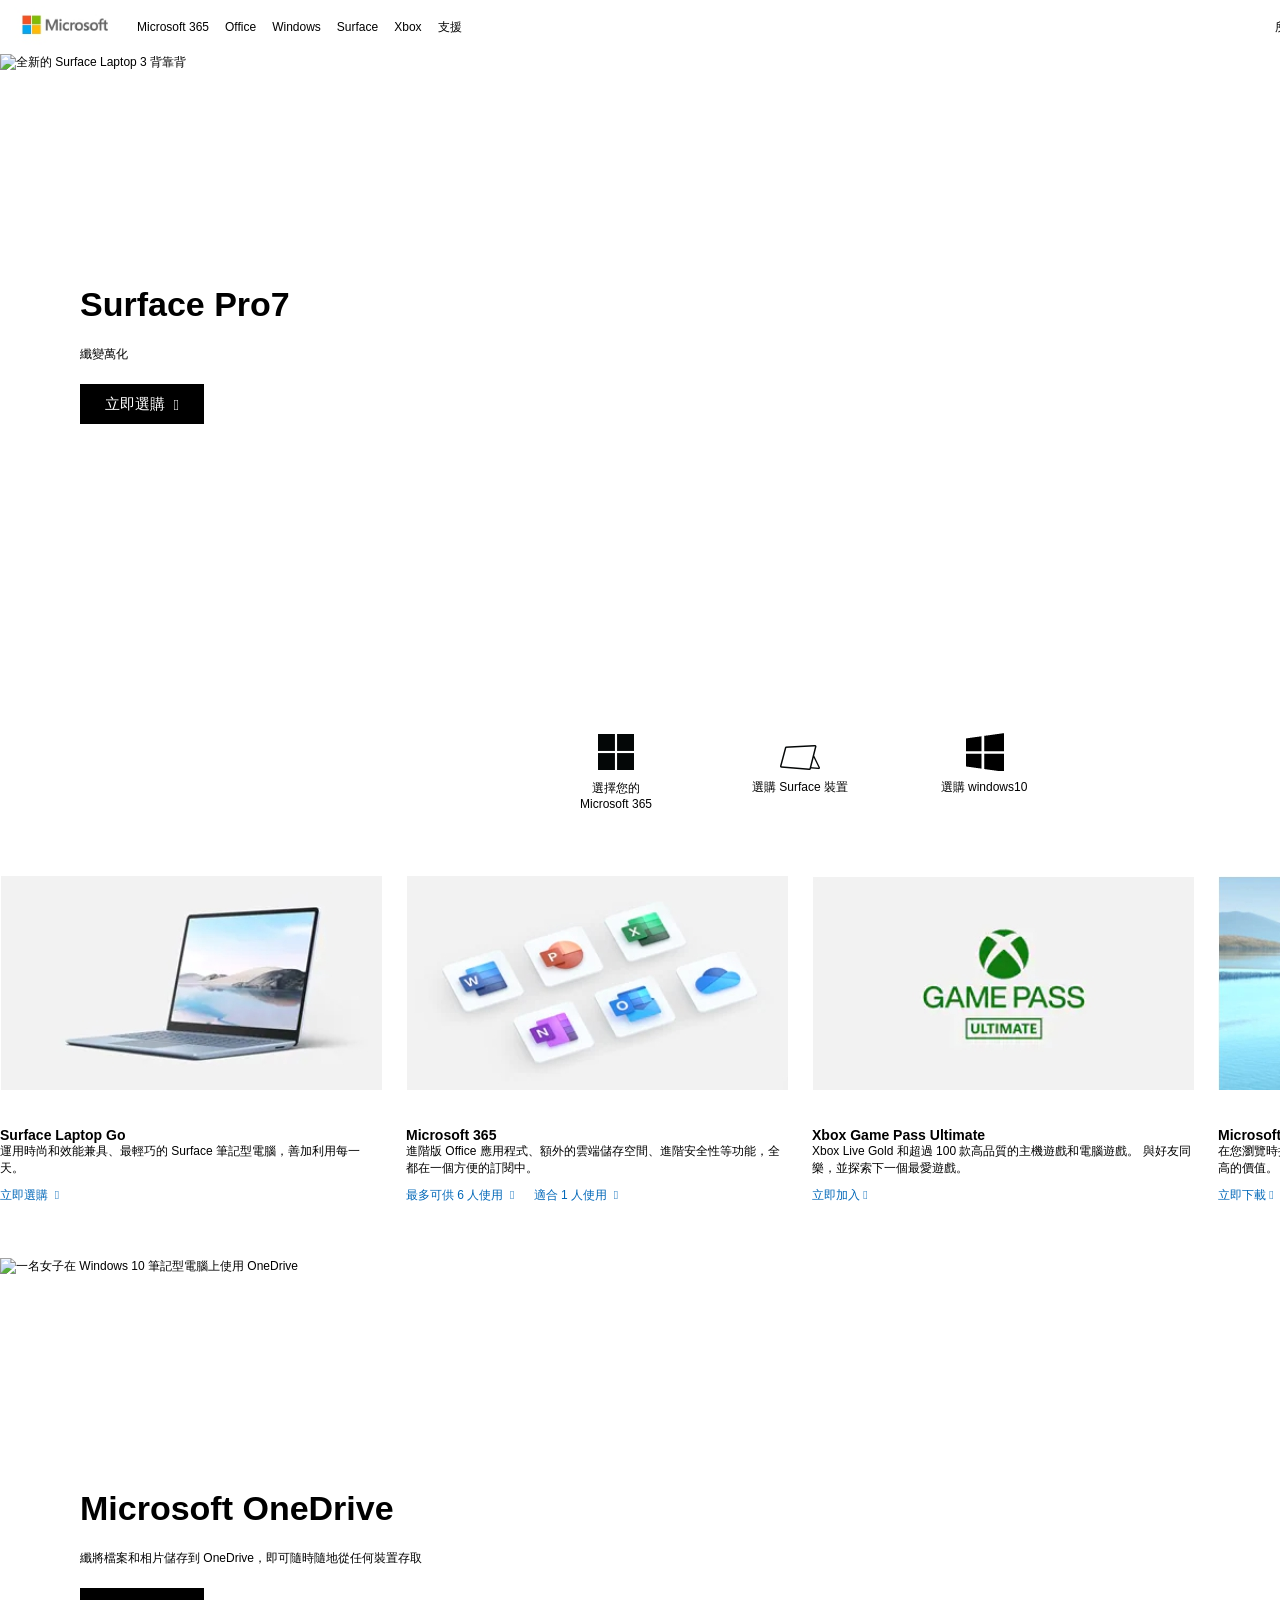
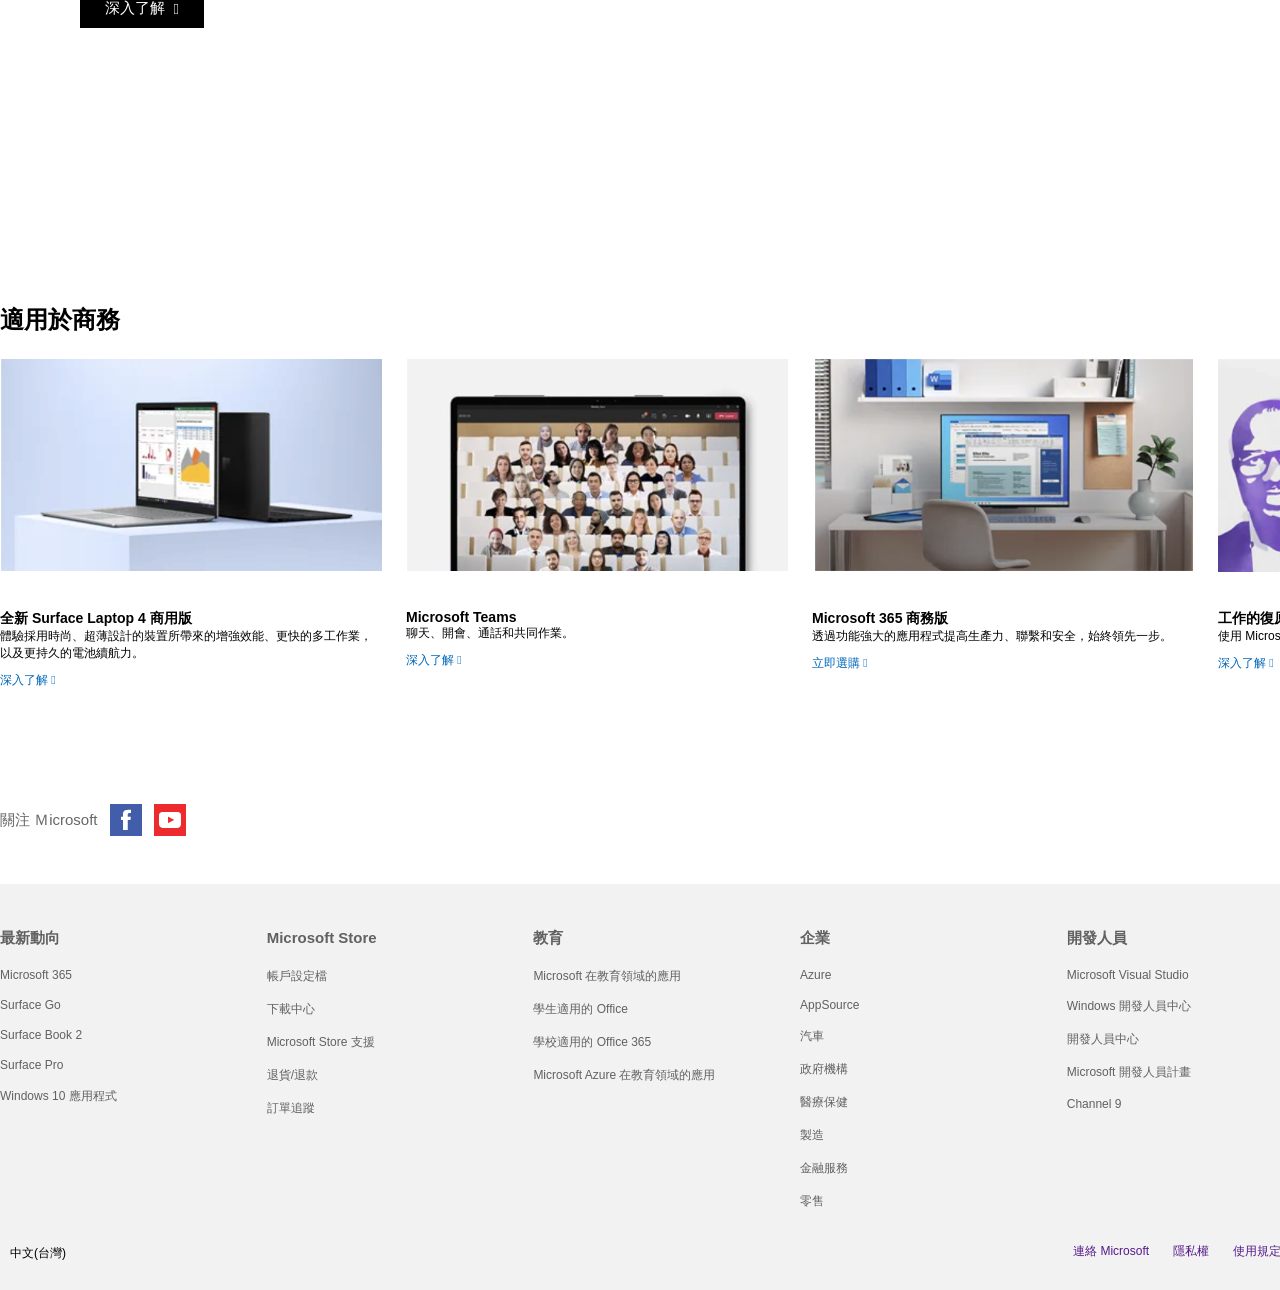
==== microsoft.html @ 1736b904 "0414/1920ok 1920ok" ====
<!DOCTYPE html>
<html lang="en">

<head>
    <meta charset="UTF-8">
    <meta http-equiv="X-UA-Compatible" content="IE=edge">
    <meta name="viewport" content="width=device-width, initial-scale=1.0">
    <link href="//netdna.bootstrapcdn.com/font-awesome/4.1.0/css/font-awesome.min.css" rel="stylesheet">
    <link rel="apple-touch-icon" sizes="180x180" href="./favicon_io/apple-touch-icon.png">
    <link rel="icon" type="image/png" sizes="32x32" href="./favicon_io/favicon-32x32.png">
    <link rel="icon" type="image/png" sizes="16x16" href="./favicon_io/favicon-16x16.png">
    <link rel="manifest" href="./favicon_io/site.webmanifest">
    <title>
        Microsoft - 官方首頁</title>
    <link rel="stylesheet" href="./css/microsoft.css">
    <script src="https://kit.fontawesome.com/e4c230dbd4.js" crossorigin="anonymous"></script>
</head>

<body>
    <nav>
        <div class="container">
            <div class="nav-frame">
                <div class="nav-left">
                    <a href="" class="style logo"></a>
                    <a href="" class="style microsoft365">Microsoft 365</a>
                    <a href="" class="style office">Office</a>
                    <a href="" class="style windows">Windows</a>
                    <a href="" class="style surface">Surface</a>
                    <a href="" class="style xbox">Xbox</a>
                    <a href="" class="style support">支援</a>

                </div>
                <div class="nav-right">
                    <a href="" class="all-microsoft">所有 Microsoft</a>
                    <a href="" class="down-arrow"></a>
                    <a href="" class="search">搜尋</a>
                    <a href="" class="search-icon"></a>
                    <a href="" class="shopping-cart">購物車</a>
                    <a href="" class="cart-icon"></a>
                    <a href="" class="account">登入</a>
                    <a href="" class="login-icon"></a>
                </div>
            </div>

        </div>
    </nav>
    <main>
        <div class="container">
            <div class="bannerA">
                <picture>
                    <source
                        data-srcset="https://img-prod-cms-rt-microsoft-com.akamaized.net/cms/api/am/imageFileData/RE3NYMo?ver=d72d&amp;q=0&amp;m=8&amp;h=303&amp;w=539&amp;b=%23FFFFFFFF&amp;l=f&amp;x=985&amp;y=249&amp;s=1135&amp;d=638&amp;aim=true"
                        media="(max-width:539px)"
                        srcset="https://img-prod-cms-rt-microsoft-com.akamaized.net/cms/api/am/imageFileData/RE3NYMo?ver=d72d&amp;q=0&amp;m=8&amp;h=303&amp;w=539&amp;b=%23FFFFFFFF&amp;l=f&amp;x=985&amp;y=249&amp;s=1135&amp;d=638&amp;aim=true">
                    <source
                        data-srcset="https://img-prod-cms-rt-microsoft-com.akamaized.net/cms/api/am/imageFileData/RE3NYMo?ver=d72d&amp;q=0&amp;m=8&amp;h=431&amp;w=767&amp;b=%23FFFFFFFF&amp;l=f&amp;x=972&amp;y=238&amp;s=1148&amp;d=645&amp;aim=true"
                        media="(min-width:540px) and (max-width:767px)"
                        srcset="https://img-prod-cms-rt-microsoft-com.akamaized.net/cms/api/am/imageFileData/RE3NYMo?ver=d72d&amp;q=0&amp;m=8&amp;h=431&amp;w=767&amp;b=%23FFFFFFFF&amp;l=f&amp;x=972&amp;y=238&amp;s=1148&amp;d=645&amp;aim=true">
                    <source
                        data-srcset="https://img-prod-cms-rt-microsoft-com.akamaized.net/cms/api/am/imageFileData/RE3NYMo?ver=d72d&amp;q=0&amp;m=8&amp;h=609&amp;w=1083&amp;b=%23FFFFFFFF&amp;l=f&amp;x=260&amp;y=66&amp;s=1860&amp;d=1046&amp;aim=true"
                        media="(min-width:768px) and (max-width:1083px)"
                        srcset="https://img-prod-cms-rt-microsoft-com.akamaized.net/cms/api/am/imageFileData/RE3NYMo?ver=d72d&amp;q=0&amp;m=8&amp;h=609&amp;w=1083&amp;b=%23FFFFFFFF&amp;l=f&amp;x=260&amp;y=66&amp;s=1860&amp;d=1046&amp;aim=true">
                    <source
                        data-srcset="https://img-prod-cms-rt-microsoft-com.akamaized.net/cms/api/am/imageFileData/RE3NYMo?ver=d72d&amp;q=0&amp;m=8&amp;h=472&amp;w=1259&amp;b=%23FFFFFFFF&amp;l=f&amp;x=0&amp;y=183&amp;s=2120&amp;d=795&amp;aim=true"
                        media="(min-width:1084px) and (max-width:1399px)"
                        srcset="https://img-prod-cms-rt-microsoft-com.akamaized.net/cms/api/am/imageFileData/RE3NYMo?ver=d72d&amp;q=0&amp;m=8&amp;h=472&amp;w=1259&amp;b=%23FFFFFFFF&amp;l=f&amp;x=0&amp;y=183&amp;s=2120&amp;d=795&amp;aim=true">
                    <source
                        data-srcset="https://img-prod-cms-rt-microsoft-com.akamaized.net/cms/api/am/imageFileData/RE3NYMo?ver=d72d&amp;q=0&amp;m=8&amp;h=600&amp;w=1600&amp;b=%23FFFFFFFF&amp;l=f&amp;x=0&amp;y=176&amp;s=2120&amp;d=795&amp;aim=true"
                        media="(min-width:1400px) and (max-width:1778px)"
                        srcset="https://img-prod-cms-rt-microsoft-com.akamaized.net/cms/api/am/imageFileData/RE3NYMo?ver=d72d&amp;q=0&amp;m=8&amp;h=600&amp;w=1600&amp;b=%23FFFFFFFF&amp;l=f&amp;x=0&amp;y=176&amp;s=2120&amp;d=795&amp;aim=true">
                    <source
                        data-srcset="https://img-prod-cms-rt-microsoft-com.akamaized.net/cms/api/am/imageFileData/RE3NYMo?ver=d72d&amp;q=0&amp;m=8&amp;h=600&amp;w=1600&amp;b=%23FFFFFFFF&amp;l=f&amp;x=0&amp;y=176&amp;s=2120&amp;d=795&amp;aim=true"
                        srcset="https://img-prod-cms-rt-microsoft-com.akamaized.net/cms/api/am/imageFileData/RE3NYMo?ver=d72d&amp;q=0&amp;m=8&amp;h=600&amp;w=1600&amp;b=%23FFFFFFFF&amp;l=f&amp;x=0&amp;y=176&amp;s=2120&amp;d=795&amp;aim=true">
                    <img class="slider lazypreload lazyloaded" alt="全新的 Surface Laptop 3 背靠背"
                        src="https://img-prod-cms-rt-microsoft-com.akamaized.net/cms/api/am/imageFileData/RE3NYMo?ver=d72d&amp;q=0&amp;m=8&amp;h=600&amp;w=1600&amp;b=%23FFFFFFFF&amp;l=f&amp;x=0&amp;y=176&amp;s=2120&amp;d=795&amp;aim=true"
                        data-src="https://img-prod-cms-rt-microsoft-com.akamaized.net/cms/api/am/imageFileData/RE3NYMo?ver=d72d&amp;q=0&amp;m=8&amp;h=600&amp;w=1600&amp;b=%23FFFFFFFF&amp;l=f&amp;x=0&amp;y=176&amp;s=2120&amp;d=795&amp;aim=true">
                </picture>
                <div id="fake-bannerA" class="bannerA ">
                    <div class="left-img arrow-style"></div>
                    <div class="right-img arrow-style"></div>
                    <div class="container-percent">
                        <div class="text-group">
                            <div class="text-title">
                                <span>Surface Pro7</span>
                            </div>
                            <div class="text-contant">
                                纖變萬化
                            </div>
                            <a class="shopping-frame">
                                <div class="buy-rightnow link-animation-right"><span>立即選購&nbsp&nbsp</span></div>

                                <i class="fas fa-chevron-right buy-right-arrow link-animation-left"></i>
                            </a>
                        </div>
                    </div>
                </div>
            </div>

            <div class="shopping-link-frame">
                <div class="choose365">
                    <div class="img365"></div>
                    <div class="text365">
                        <span>選擇您的<br>Microsoft 365</span>
                    </div>
                </div>
                <div class="choose-surface">
                    <div class="img-surface"></div>
                    <div class="text-surface">
                        <span>選購 Surface 裝置</span>
                    </div>
                </div>
                <div class="choose-windows10">
                    <div class="img-windows10"></div>
                    <div class="text-windows10">
                        <span>選購 windows10</span>
                    </div>
                </div>
            </div>

            <div class="cardA">
                <div class="card">
                    <div class="card-img1"></div>
                    <div class="card-text-frame">
                        <h3>Surface Laptop Go</h3>
                        <p>運用時尚和效能兼具、最輕巧的 Surface 筆記型電腦，善加利用每一天。</p>
                        <div class="a-frame">
                            <a href="">
                                <span class="link-animation-right">立即選購&nbsp</span>
                                <i class="fas fa-chevron-right link-animation-left"></i>
                            </a>
                        </div>

                    </div>
                </div>
                <div class="card">
                    <div class="card-img2"></div>
                    <div class="card-text-frame">
                        <h3>Microsoft 365</h3>
                        <p>進階版 Office 應用程式、額外的雲端儲存空間、進階安全性等功能，全都在一個方便的訂閱中。</p>
                        <div class="card-link-frame">
                            <a href="">
                                <span class="link-animation-right">最多可供&nbsp6&nbsp人使用&nbsp</span>
                                <i class="fas fa-chevron-right link-animation-left"></i>
                            </a>
                            <a href="">
                                <span class="link-animation-right">適合&nbsp1&nbsp人使用&nbsp</span>
                                <i class="fas fa-chevron-right link-animation-left"></i>
                            </a>
                        </div>

                    </div>
                </div>
                <div class="card">
                    <div class="card-img3"></div>
                    <div class="card-text-frame">
                        <h3>Xbox Game Pass Ultimate</h3>
                        <p>Xbox Live Gold 和超過 100 款高品質的主機遊戲和電腦遊戲。 與好友同樂，並探索下一個最愛遊戲。</p>
                        <div class="a-frame">
                            <a href="">
                                <span class="link-animation-right">立即加入</span>
                                <i class="fas fa-chevron-right link-animation-left"></i>
                            </a>
                        </div>

                    </div>
                </div>
                <div class="card">
                    <div class="card-img4"></div>
                    <div class="card-text-frame">
                        <h3>Microsoft Edge</h3>
                        <p>在您瀏覽時提供世界級的效能，以及更多的隱私、更充足的生產力與更高的價值。</p>
                        <div class="a-frame">
                            <a href="">
                                <span class="link-animation-right">立即下載</span>
                                <i class="fas fa-chevron-right link-animation-left"></i>
                            </a>
                        </div>
                    </div>
                </div>
            </div>
            <div class="bannerB">
                <picture>
                    <source
                        data-srcset="https://img-prod-cms-rt-microsoft-com.akamaized.net/cms/api/am/imageFileData/RE3hFDE?ver=e113&amp;q=0&amp;m=8&amp;h=303&amp;w=539&amp;b=%23FFFFFFFF&amp;l=f&amp;x=504&amp;y=148&amp;s=1616&amp;d=908&amp;aim=true"
                        media="(max-width:539px)"
                        srcset="https://img-prod-cms-rt-microsoft-com.akamaized.net/cms/api/am/imageFileData/RE3hFDE?ver=e113&amp;q=0&amp;m=8&amp;h=303&amp;w=539&amp;b=%23FFFFFFFF&amp;l=f&amp;x=504&amp;y=148&amp;s=1616&amp;d=908&amp;aim=true">
                    <source
                        data-srcset="https://img-prod-cms-rt-microsoft-com.akamaized.net/cms/api/am/imageFileData/RE3hFDE?ver=e113&amp;q=0&amp;m=8&amp;h=431&amp;w=767&amp;b=%23FFFFFFFF&amp;l=f&amp;x=494&amp;y=172&amp;s=1626&amp;d=914&amp;aim=true"
                        media="(min-width:540px) and (max-width:767px)"
                        srcset="https://img-prod-cms-rt-microsoft-com.akamaized.net/cms/api/am/imageFileData/RE3hFDE?ver=e113&amp;q=0&amp;m=8&amp;h=431&amp;w=767&amp;b=%23FFFFFFFF&amp;l=f&amp;x=494&amp;y=172&amp;s=1626&amp;d=914&amp;aim=true">
                    <source
                        data-srcset="https://img-prod-cms-rt-microsoft-com.akamaized.net/cms/api/am/imageFileData/RE3hFDE?ver=e113&amp;q=0&amp;m=8&amp;h=609&amp;w=1083&amp;b=%23FFFFFFFF&amp;l=f&amp;x=4&amp;y=0&amp;s=2116&amp;d=1190&amp;aim=true"
                        media="(min-width:768px) and (max-width:1083px)"
                        srcset="https://img-prod-cms-rt-microsoft-com.akamaized.net/cms/api/am/imageFileData/RE3hFDE?ver=e113&amp;q=0&amp;m=8&amp;h=609&amp;w=1083&amp;b=%23FFFFFFFF&amp;l=f&amp;x=4&amp;y=0&amp;s=2116&amp;d=1190&amp;aim=true">
                    <source
                        data-srcset="https://img-prod-cms-rt-microsoft-com.akamaized.net/cms/api/am/imageFileData/RE3hFDE?ver=e113&amp;q=0&amp;m=8&amp;h=472&amp;w=1259&amp;b=%23FFFFFFFF&amp;l=f&amp;x=0&amp;y=187&amp;s=2120&amp;d=795&amp;aim=true"
                        media="(min-width:1084px) and (max-width:1399px)"
                        srcset="https://img-prod-cms-rt-microsoft-com.akamaized.net/cms/api/am/imageFileData/RE3hFDE?ver=e113&amp;q=0&amp;m=8&amp;h=472&amp;w=1259&amp;b=%23FFFFFFFF&amp;l=f&amp;x=0&amp;y=187&amp;s=2120&amp;d=795&amp;aim=true">
                    <source
                        data-srcset="https://img-prod-cms-rt-microsoft-com.akamaized.net/cms/api/am/imageFileData/RE3hFDE?ver=e113&amp;q=0&amp;m=8&amp;h=600&amp;w=1600&amp;b=%23FFFFFFFF&amp;l=f&amp;x=0&amp;y=180&amp;s=2120&amp;d=795&amp;aim=true"
                        media="(min-width:1400px) and (max-width:1778px)"
                        srcset="https://img-prod-cms-rt-microsoft-com.akamaized.net/cms/api/am/imageFileData/RE3hFDE?ver=e113&amp;q=0&amp;m=8&amp;h=600&amp;w=1600&amp;b=%23FFFFFFFF&amp;l=f&amp;x=0&amp;y=180&amp;s=2120&amp;d=795&amp;aim=true">
                    <source
                        data-srcset="https://img-prod-cms-rt-microsoft-com.akamaized.net/cms/api/am/imageFileData/RE3hFDE?ver=e113&amp;q=0&amp;m=8&amp;h=600&amp;w=1600&amp;b=%23FFFFFFFF&amp;l=f&amp;x=0&amp;y=180&amp;s=2120&amp;d=795&amp;aim=true"
                        srcset="https://img-prod-cms-rt-microsoft-com.akamaized.net/cms/api/am/imageFileData/RE3hFDE?ver=e113&amp;q=0&amp;m=8&amp;h=600&amp;w=1600&amp;b=%23FFFFFFFF&amp;l=f&amp;x=0&amp;y=180&amp;s=2120&amp;d=795&amp;aim=true">
                    <img class="slider lazypreload lazyloaded" alt="一名女子在 Windows 10 筆記型電腦上使用 OneDrive"
                        src="https://img-prod-cms-rt-microsoft-com.akamaized.net/cms/api/am/imageFileData/RE3hFDE?ver=e113&amp;q=0&amp;m=8&amp;h=600&amp;w=1600&amp;b=%23FFFFFFFF&amp;l=f&amp;x=0&amp;y=180&amp;s=2120&amp;d=795&amp;aim=true"
                        data-src="https://img-prod-cms-rt-microsoft-com.akamaized.net/cms/api/am/imageFileData/RE3hFDE?ver=e113&amp;q=0&amp;m=8&amp;h=600&amp;w=1600&amp;b=%23FFFFFFFF&amp;l=f&amp;x=0&amp;y=180&amp;s=2120&amp;d=795&amp;aim=true">
                </picture>
                <div id="fake-bannerA" class="bannerA ">
                    <div class="container-percent">
                        <div class="text-group">
                            <div class="text-title">
                                <span>Microsoft OneDrive</span>
                            </div>
                            <div class="text-contant">
                                纖將檔案和相片儲存到 OneDrive，即可隨時隨地從任何裝置存取
                            </div>
                            <a class="shopping-frame">
                                <div class="buy-rightnow link-animation-right"><span>深入了解&nbsp&nbsp</span></div>

                                <i class="fas fa-chevron-right buy-right-arrow link-animation-left"></i>
                            </a>
                        </div>
                    </div>
                </div>
            </div>
            <div class="cardB-title">
                <h2>適用於商務</h2>
            </div>
            <div class="cardB">
                <div class="card">
                    <div class="card-img1"></div>
                    <div class="card-text-frame">
                        <h3>全新 Surface Laptop 4 商用版</h3>
                        <p>體驗採用時尚、超薄設計的裝置所帶來的增強效能、更快的多工作業，以及更持久的電池續航力。</p>
                        <div class="a-frame">
                            <a href="">
                                <span class="link-animation-right">深入了解</span>
                                <i class="fas fa-chevron-right link-animation-left"></i>
                            </a>
                        </div>

                    </div>
                </div>
                <div class="card">
                    <div class="card-img2"></div>
                    <div class="card-text-frame">
                        <h3>Microsoft Teams</h3>
                        <p>聊天、開會、通話和共同作業。</p>
                        <div class="card-link-frame">
                            <a href="">
                                <span class="link-animation-right">深入了解</span>
                                <i class="fas fa-chevron-right link-animation-left"></i>
                            </a>

                        </div>

                    </div>
                </div>
                <div class="card">
                    <div class="card-img3"></div>
                    <div class="card-text-frame">
                        <h3>Microsoft 365 商務版</h3>
                        <p>透過功能強大的應用程式提高生產力、聯繫和安全，始終領先一步。</p>
                        <div class="a-frame">
                            <a href="">
                                <span class="link-animation-right">立即選購</span>
                                <i class="fas fa-chevron-right link-animation-left"></i>
                            </a>
                        </div>
                    </div>
                </div>
                <div class="card">
                    <div class="card-img4"></div>
                    <div class="card-text-frame">
                        <h3>工作的復原力</h3>
                        <p>使用 Microsoft Teams，團隊無論身在何處都能保持聯繫。</p>
                        <div class="a-frame">
                            <a href="">
                                <span class="link-animation-right">深入了解</span>
                                <i class="fas fa-chevron-right link-animation-left"></i>
                            </a>
                        </div>
                    </div>
                </div>
            </div>
            <div class="social-media-link">
                <div class="text-media">
                    <span>關注 Ｍicrosoft</span>
                </div>
                <a target="_block" href="https://www.facebook.com/MicrosoftTaiwan/" class="fb-link bg-black">
                    <div class="mask"></div>
                </a>
                <a target="_block" href="https://www.youtube.com/channel/UCJ7fWhIfKrzQ6j7IuI_O1MA"
                    class="yt-link bg-black">
                    <div class="mask"></div>
                </a>
            </div>
        </div>

    </main>
    <footer>
        <div class="container">
            <div class="footer-frame">
                <div class="footer-style">
                    <ul>
                        <li class="footer-text-title">最新動向</li>
                        <li><a>Microsoft 365</a></li>
                        <li><a>Surface Go</a></li>
                        <li><a>Surface Book 2</a></li>
                        <li><a>Surface Pro</a></li>
                        <li><a>Windows 10 應用程式</a></li>
                    </ul>
                </div>
                <div class="footer-style">
                    <ul>
                        <li class="footer-text-title">Microsoft Store</li>
                        <li><a>帳戶設定檔</a></li>
                        <li><a>下載中心</a></li>
                        <li><a>Microsoft Store 支援</a></li>
                        <li><a>退貨/退款</a></li>
                        <li><a>訂單追蹤</a></li>
                    </ul>
                </div>
                <div class="footer-style">
                    <ul>
                        <li class="footer-text-title">教育</li>
                        <li><a>Microsoft 在教育領域的應用</a></li>
                        <li><a>學生適用的 Office</a></li>
                        <li><a>學校適用的 Office 365</a></li>
                        <li><a>Microsoft Azure 在教育領域的應用</a></li>
                    </ul>
                </div>
                <div class="footer-style">
                    <ul>
                        <li class="footer-text-title">企業</li>
                        <li><a>Azure</a></li>
                        <li><a>AppSource</a></li>
                        <li><a>汽車</a></li>
                        <li><a>政府機構</a></li>
                        <li><a>醫療保健</a></li>
                        <li><a>製造</a></li>
                        <li><a>金融服務</a></li>
                        <li><a>零售</a></li>
                    </ul>
                </div>
                <div class="footer-style">
                    <ul>
                        <li class="footer-text-title">開發人員</li>
                        <li><a>Microsoft Visual Studio</a></li>
                        <li><a>Windows 開發人員中心</a></li>
                        <li><a>開發人員中心</a></li>
                        <li><a>Microsoft 開發人員計畫</a></li>
                        <li><a>Channel 9</a></li>
                    </ul>
                </div>
                <div class="footer-style">
                    <ul>
                        <li class="footer-text-title">公司</li>
                        <li><a>人才招募</a></li>
                        <li><a>公司新聞</a></li>
                        <li><a>Microsoft 隱私權</a></li>
                        <li><a>投資者</a></li>
                        <li><a>安全性</a></li>
                    </ul>
                </div>
            </div>
            <div class="footer-base">
                <a class="language">
                    <i class="fas fa-globe-asia earth-size"></i>
                    <span>中文(台灣)</span>
                </a>
                <ul>
                    <li><a href="">連絡 Microsoft</a>
                    </li>
                    <li><a href="">隱私權</a></li>
                    <li><a href="">使用規定</a></li>
                    <li><a href="">商標</a></li>
                    <li><a href="">有關我們的廣告訊息</a></li>
                    <li>© Microsoft 2021</li>
                </ul>
            </div>

        </div>

    </footer>
</body>

</html>
---- css/microsoft.css ----
@charset "UTF-8";
/* navBar */
/* banner */
/* footer */
* {
  -webkit-box-sizing: border-box;
          box-sizing: border-box;
}

body {
  margin: 0;
  font-size: 12px;
  font-family: 'Segoe UI', SegoeUI, 'Microsoft JhengHei', 微軟正黑體, "Helvetica Neue", Helvetica, Arial, sans-serif;
}

picture {
  width: 100%;
}

a {
  text-decoration: none;
  border: none;
}

li {
  list-style: none;
}

.container {
  width: 1600px;
  height: 100%;
  margin: auto;
}

h1, h2, p, h3 {
  margin: 0;
}

.link-animation-right {
  -webkit-transition: 0.5s;
  transition: 0.5s;
  position: relative;
  right: 0px;
}

.link-animation-left {
  -webkit-transition: 0.5s;
  transition: 0.5s;
  position: relative;
  left: 0px;
}

a:hover .link-animation-left {
  -webkit-transition: 0.5s;
  transition: 0.5s;
  position: relative;
  left: 5px;
}

.nav-frame {
  width: 100%;
  height: 54px;
  display: -webkit-box;
  display: -ms-flexbox;
  display: flex;
  -webkit-box-pack: justify;
      -ms-flex-pack: justify;
          justify-content: space-between;
}

.nav-frame a {
  color: black;
}

.nav-frame a:hover {
  text-decoration: underline;
}

.nav-left {
  height: 100%;
  display: -webkit-box;
  display: -ms-flexbox;
  display: flex;
  -webkit-box-align: center;
      -ms-flex-align: center;
          align-items: center;
}

.nav-left .style {
  margin: 0 8px;
}

.nav-left .logo {
  width: 108px;
  height: 100%;
  background-image: url(../img/img_icon/microsoft.jpg);
  background-size: contain;
  background-position: center;
  background-repeat: no-repeat;
  margin-left: 13px;
}

.nav-right {
  height: 100%;
  display: -webkit-box;
  display: -ms-flexbox;
  display: flex;
  -webkit-box-align: center;
      -ms-flex-align: center;
          align-items: center;
  height: 100%;
  display: flex;
  align-items: center;
  -webkit-box-pack: end;
      -ms-flex-pack: end;
          justify-content: flex-end;
}

.down-arrow {
  width: 16px;
  height: 16px;
  background-image: url(../img/img_icon/下箭頭.jpg);
  background-size: contain;
  background-position: center;
  margin-top: 5px;
  margin-right: 25px;
}

.search-icon {
  width: 16px;
  height: 16px;
  background-image: url(../img/img_icon/搜尋.jpg);
  background-size: contain;
  background-position: center;
  margin-right: 40px;
}

.cart-icon {
  width: 16px;
  height: 16px;
  background-image: url(../img/img_icon/購屋車.jpg);
  background-size: contain;
  background-position: center;
  margin-right: 10px;
}

.login-icon {
  width: 32px;
  height: 32px;
  background-image: url(../img/img_icon/帳號.jpg);
  background-size: contain;
  background-position: center;
  margin-right: 10px;
}

main a {
  color: #0067b8;
}

main .bannerA {
  width: 100%;
  height: 600px;
  position: relative;
}

main .bannerA picture {
  width: 100%;
}

main .bannerA picture img {
  width: 100%;
}

main .bannerA #fake-bannerA {
  position: absolute;
  top: 0;
  left: 0;
}

main .bannerA #fake-bannerA .left-img {
  visibility: hidden;
  background-image: url(../img/img_icon/左箭頭.png);
  position: absolute;
  top: 50%;
  left: 0px;
  -webkit-transform: translate(0, -50%);
          transform: translate(0, -50%);
}

main .bannerA #fake-bannerA .right-img {
  visibility: hidden;
  background-image: url(../img/img_icon/右箭頭.png);
  position: absolute;
  top: 50%;
  right: 0px;
  -webkit-transform: translate(0, -50%);
          transform: translate(0, -50%);
}

main .bannerA #fake-bannerA .arrow-style {
  width: 42px;
  height: 42px;
  background-size: contain;
  background-position: center;
  border-radius: 50%;
  -webkit-box-shadow: 0px 0px 2px 2px inset rgba(0, 0, 0, 0.3);
          box-shadow: 0px 0px 2px 2px inset rgba(0, 0, 0, 0.3);
}

main .bannerA #fake-bannerA .container-percent {
  width: 90%;
  height: 100%;
  margin: auto;
  display: -webkit-box;
  display: -ms-flexbox;
  display: flex;
  -webkit-box-pack: start;
      -ms-flex-pack: start;
          justify-content: flex-start;
  -webkit-box-align: center;
      -ms-flex-align: center;
          align-items: center;
}

main .bannerA #fake-bannerA .container-percent .text-group {
  height: 140px;
  display: -webkit-box;
  display: -ms-flexbox;
  display: flex;
  -webkit-box-orient: vertical;
  -webkit-box-direction: normal;
      -ms-flex-direction: column;
          flex-direction: column;
  -webkit-box-pack: justify;
      -ms-flex-pack: justify;
          justify-content: space-between;
  -webkit-box-align: start;
      -ms-flex-align: start;
          align-items: flex-start;
}

main .bannerA #fake-bannerA .container-percent .text-group .text-title {
  font-weight: bolder;
  font-size: 34px;
  line-height: 40px;
}

main .bannerA #fake-bannerA .container-percent .text-group .text-contain {
  font-size: 15px;
  line-height: 20px;
  padding: 12px 0 0;
  font-weight: 400;
}

main .bannerA #fake-bannerA .container-percent .text-group .shopping-frame {
  width: 124px;
  height: 40px;
  background-color: black;
  color: white;
  display: -webkit-box;
  display: -ms-flexbox;
  display: flex;
  -webkit-box-pack: center;
      -ms-flex-pack: center;
          justify-content: center;
  -webkit-box-align: center;
      -ms-flex-align: center;
          align-items: center;
}

main .bannerA #fake-bannerA .container-percent .text-group .shopping-frame .buy-rightnow {
  font-size: 15px;
}

main .bannerA #fake-bannerA .container-percent .text-group .shopping-frame .buy-right-arrow {
  font-size: 15px;
}

main .bannerA #fake-bannerA .container-percent .text-group .shopping-frame:hover .link-animation-right {
  -webkit-transition: 0.5s;
  transition: 0.5s;
  position: relative;
  right: 5px;
  text-decoration: underline;
}

main .bannerA #fake-bannerA:hover .left-img {
  visibility: visible;
  background-image: url(../img/img_icon/左箭頭.png);
  position: absolute;
  top: 50%;
  left: 0px;
  -webkit-transform: translate(0, -50%);
          transform: translate(0, -50%);
}

main .bannerA #fake-bannerA:hover .right-img {
  visibility: visible;
  background-image: url(../img/img_icon/右箭頭.png);
  position: absolute;
  top: 50%;
  right: 0px;
  -webkit-transform: translate(0, -50%);
          transform: translate(0, -50%);
}

main .shopping-link-frame {
  width: 100%;
  height: 129px;
  margin-top: 45px;
  display: -webkit-box;
  display: -ms-flexbox;
  display: flex;
  -webkit-box-pack: center;
      -ms-flex-pack: center;
          justify-content: center;
  -webkit-box-align: center;
      -ms-flex-align: center;
          align-items: center;
}

main .shopping-link-frame .choose365 {
  width: 184px;
  height: 112px;
  display: -webkit-box;
  display: -ms-flexbox;
  display: flex;
  -webkit-box-orient: vertical;
  -webkit-box-direction: normal;
      -ms-flex-direction: column;
          flex-direction: column;
  -webkit-box-pack: center;
      -ms-flex-pack: center;
          justify-content: center;
  -webkit-box-align: center;
      -ms-flex-align: center;
          align-items: center;
  padding-top: 15px;
}

main .shopping-link-frame .choose365 .img365 {
  width: 40px;
  height: 40px;
  background-image: url(../img/img_icon/365photo-icon.png);
  margin-bottom: 8px;
}

main .shopping-link-frame .choose365 .text365 {
  text-align: center;
}

main .shopping-link-frame .choose365:hover .text365 {
  text-decoration: underline;
}

main .shopping-link-frame .choose-surface {
  width: 184px;
  height: 92px;
  display: -webkit-box;
  display: -ms-flexbox;
  display: flex;
  -webkit-box-orient: vertical;
  -webkit-box-direction: normal;
      -ms-flex-direction: column;
          flex-direction: column;
  -webkit-box-pack: center;
      -ms-flex-pack: center;
          justify-content: center;
  -webkit-box-align: center;
      -ms-flex-align: center;
          align-items: center;
}

main .shopping-link-frame .choose-surface .img-surface {
  width: 40px;
  height: 40px;
  background-image: url(../img/img_icon/surface-photo.png);
  margin-bottom: 8px;
}

main .shopping-link-frame .choose-surface:hover .text-surface {
  text-decoration: underline;
}

main .shopping-link-frame .choose-windows10 {
  width: 184px;
  height: 92px;
  display: -webkit-box;
  display: -ms-flexbox;
  display: flex;
  -webkit-box-orient: vertical;
  -webkit-box-direction: normal;
      -ms-flex-direction: column;
          flex-direction: column;
  -webkit-box-pack: center;
      -ms-flex-pack: center;
          justify-content: center;
  -webkit-box-align: center;
      -ms-flex-align: center;
          align-items: center;
}

main .shopping-link-frame .choose-windows10 .img-windows10 {
  width: 40px;
  height: 40px;
  background-image: url(../img/img_icon/win10-photo.jpg);
  margin-bottom: 8px;
}

main .shopping-link-frame .choose-windows10:hover .text-windows10 {
  text-decoration: underline;
}

main .cardA {
  width: 100%;
  height: 382px;
  margin-top: 48px;
  display: -webkit-box;
  display: -ms-flexbox;
  display: flex;
  -webkit-box-pack: justify;
      -ms-flex-pack: justify;
          justify-content: space-between;
  -webkit-box-align: start;
      -ms-flex-align: start;
          align-items: flex-start;
}

main .cardA .card {
  width: 382px;
  height: 100%;
}

main .cardA .card .card-text-frame {
  width: 100%;
  margin-top: 37px;
}

main .cardA .card .card-text-frame .card-link-frame {
  margin-top: 10px;
}

main .cardA .card .card-text-frame .card-link-frame a {
  margin-right: 16px;
}

main .cardA .card .card-text-frame .a-frame {
  margin-right: 3px;
  margin-top: 10px;
}

main .cardA .card .card-img1 {
  width: 382px;
  height: 214px;
  background-image: url(../img/img_icon/laptop-go.jpg);
}

main .cardA .card .card-img2 {
  width: 382px;
  height: 214px;
  background-image: url(../img/img_icon/365photo.jpg);
}

main .cardA .card .card-img3 {
  width: 382px;
  height: 214px;
  background-image: url(../img/img_icon/xbox.jpg);
}

main .cardA .card .card-img4 {
  width: 382px;
  height: 214px;
  background-image: url(../img/img_icon/edge.jpg);
}

main .bannerB {
  width: 100%;
  height: 600px;
  position: relative;
}

main .bannerB picture {
  width: 100%;
}

main .bannerB picture img {
  width: 100%;
}

main .bannerB #fake-bannerA {
  position: absolute;
  top: 0;
  left: 0;
}

main .bannerB #fake-bannerA .container-percent {
  width: 90%;
  height: 100%;
  margin: auto;
  display: -webkit-box;
  display: -ms-flexbox;
  display: flex;
  -webkit-box-pack: start;
      -ms-flex-pack: start;
          justify-content: flex-start;
  -webkit-box-align: center;
      -ms-flex-align: center;
          align-items: center;
}

main .bannerB #fake-bannerA .container-percent .text-group {
  height: 140px;
  display: -webkit-box;
  display: -ms-flexbox;
  display: flex;
  -webkit-box-orient: vertical;
  -webkit-box-direction: normal;
      -ms-flex-direction: column;
          flex-direction: column;
  -webkit-box-pack: justify;
      -ms-flex-pack: justify;
          justify-content: space-between;
  -webkit-box-align: start;
      -ms-flex-align: start;
          align-items: flex-start;
}

main .bannerB #fake-bannerA .container-percent .text-group .text-title {
  font-weight: bolder;
  font-size: 34px;
  line-height: 40px;
}

main .bannerB #fake-bannerA .container-percent .text-group .text-contain {
  font-size: 15px;
  line-height: 20px;
  padding: 12px 0 0;
  font-weight: 400;
}

main .bannerB #fake-bannerA .container-percent .text-group .shopping-frame {
  width: 124px;
  height: 40px;
  background-color: black;
  color: white;
  display: -webkit-box;
  display: -ms-flexbox;
  display: flex;
  -webkit-box-pack: center;
      -ms-flex-pack: center;
          justify-content: center;
  -webkit-box-align: center;
      -ms-flex-align: center;
          align-items: center;
}

main .bannerB #fake-bannerA .container-percent .text-group .shopping-frame .buy-rightnow {
  font-size: 15px;
}

main .bannerB #fake-bannerA .container-percent .text-group .shopping-frame .buy-right-arrow {
  font-size: 15px;
}

main .bannerB #fake-bannerA .container-percent .text-group .shopping-frame:hover .link-animation-right {
  -webkit-transition: 0.5s;
  transition: 0.5s;
  position: relative;
  right: 5px;
  text-decoration: underline;
}

main .cardB-title {
  width: 100%;
  height: 32px;
  margin-top: 48px;
  margin-bottom: 20px;
}

main .cardB-title h2 {
  font-size: 24px;
  line-height: 28px;
  padding: 36px 0 4px;
  font-weight: 600;
  padding-top: 0;
}

main .cardB {
  width: 100%;
  height: 397.5px;
  display: -webkit-box;
  display: -ms-flexbox;
  display: flex;
  -webkit-box-pack: justify;
      -ms-flex-pack: justify;
          justify-content: space-between;
  -webkit-box-align: start;
      -ms-flex-align: start;
          align-items: flex-start;
}

main .cardB .card {
  width: 382px;
  height: 100%;
}

main .cardB .card .card-text-frame {
  width: 100%;
  margin-top: 37px;
}

main .cardB .card .card-text-frame .card-link-frame {
  margin-top: 10px;
}

main .cardB .card .card-text-frame .card-link-frame a {
  margin-right: 16px;
}

main .cardB .card .card-text-frame .a-frame {
  margin-right: 3px;
  margin-top: 10px;
}

main .cardB .card .card-img1 {
  width: 382px;
  height: 214px;
  background-image: url(../img/img_icon/laptop4.jpg);
  background-position: center;
  background-repeat: no-repeat;
  background-size: contain;
}

main .cardB .card .card-img2 {
  width: 382px;
  height: 214px;
  background-image: url(../img/img_icon/microsoft-team.jpg);
  background-position: center;
  background-repeat: no-repeat;
  background-size: contain;
}

main .cardB .card .card-img3 {
  width: 382px;
  height: 214px;
  background-image: url(../img/img_icon/microsoft365-business.jpg);
  background-position: center;
  background-repeat: no-repeat;
  background-size: contain;
}

main .cardB .card .card-img4 {
  width: 382px;
  height: 214px;
  background-image: url(../img/img_icon/four-people.jpg);
  background-position: center;
  background-repeat: no-repeat;
  background-size: contain;
}

main .social-media-link {
  width: 100%;
  height: 32px;
  margin-top: 48px;
  display: -webkit-box;
  display: -ms-flexbox;
  display: flex;
  -webkit-box-pack: start;
      -ms-flex-pack: start;
          justify-content: flex-start;
  -ms-flex-line-pack: center;
      align-content: center;
}

main .social-media-link span {
  margin-right: 12px;
  font-size: 15px;
  line-height: 32px;
  color: rgba(0, 0, 0, 0.6);
  display: -webkit-box;
  display: -ms-flexbox;
  display: flex;
  -ms-flex-line-pack: center;
      align-content: center;
}

main .social-media-link a:hover .mask {
  -webkit-transition: 0.5s;
  transition: 0.5s;
  width: 100%;
  height: 100%;
  background-color: rgba(0, 0, 0, 0.2);
}

main .social-media-link .fb-link {
  width: 32px;
  height: 32px;
  background-image: url(../img/img_icon/fb_microsoft.png);
  margin-right: 12px;
}

main .social-media-link .fb-link .mask {
  width: 100%;
  height: 100%;
  background-color: rgba(0, 0, 0, 0);
}

main .social-media-link .yt-link {
  width: 32px;
  height: 32px;
  background-image: url(../img/img_icon/youtube-microsoft.png);
  margin-right: 12px;
}

main .social-media-link .yt-link .mask {
  width: 100%;
  height: 100%;
  background-color: rgba(0, 0, 0, 0);
}

footer {
  background: #f2f2f2;
  margin-top: 48px;
}

footer a:hover {
  text-decoration: underline;
}

footer .footer-frame {
  width: 100%;
  display: -webkit-box;
  display: -ms-flexbox;
  display: flex;
  -webkit-box-pack: justify;
      -ms-flex-pack: justify;
          justify-content: space-between;
  -webkit-box-align: start;
      -ms-flex-align: start;
          align-items: flex-start;
}

footer .footer-frame .footer-style {
  width: 16.66%;
}

footer .footer-frame .footer-style ul {
  margin: 0px;
  padding: 0px;
}

footer .footer-frame .footer-style ul .footer-text-title {
  margin: 36px 0px 4px;
  font-size: 15px;
  line-height: 20px;
  font-weight: 600;
}

footer .footer-frame .footer-style ul li {
  color: #616161;
  padding: 8px 0;
}

footer .footer-base {
  width: 100%;
  height: 72px;
  display: -webkit-box;
  display: -ms-flexbox;
  display: flex;
  -webkit-box-pack: justify;
      -ms-flex-pack: justify;
          justify-content: space-between;
  -webkit-box-align: center;
      -ms-flex-align: center;
          align-items: center;
}

footer .footer-base .language {
  width: 109.25px;
  height: 24px;
  display: -webkit-box;
  display: -ms-flexbox;
  display: flex;
  -webkit-box-pack: start;
      -ms-flex-pack: start;
          justify-content: flex-start;
  -ms-flex-line-pack: center;
      align-content: center;
}

footer .footer-base .language .earth-size {
  margin-right: 10px;
  display: -webkit-box;
  display: -ms-flexbox;
  display: flex;
  -webkit-box-align: center;
      -ms-flex-align: center;
          align-items: center;
  font-size: 20px;
  line-height: 24px;
}

footer .footer-base .language span {
  display: -webkit-box;
  display: -ms-flexbox;
  display: flex;
  -webkit-box-align: center;
      -ms-flex-align: center;
          align-items: center;
}

footer .footer-base .language:hover span {
  text-decoration: underline;
}

footer .footer-base ul {
  display: -webkit-box;
  display: -ms-flexbox;
  display: flex;
  -webkit-box-pack: justify;
      -ms-flex-pack: justify;
          justify-content: space-between;
  -ms-flex-line-pack: center;
      align-content: center;
}

footer .footer-base ul li {
  margin: 0px 24px 4px 0px;
}
/*# sourceMappingURL=microsoft.css.map */
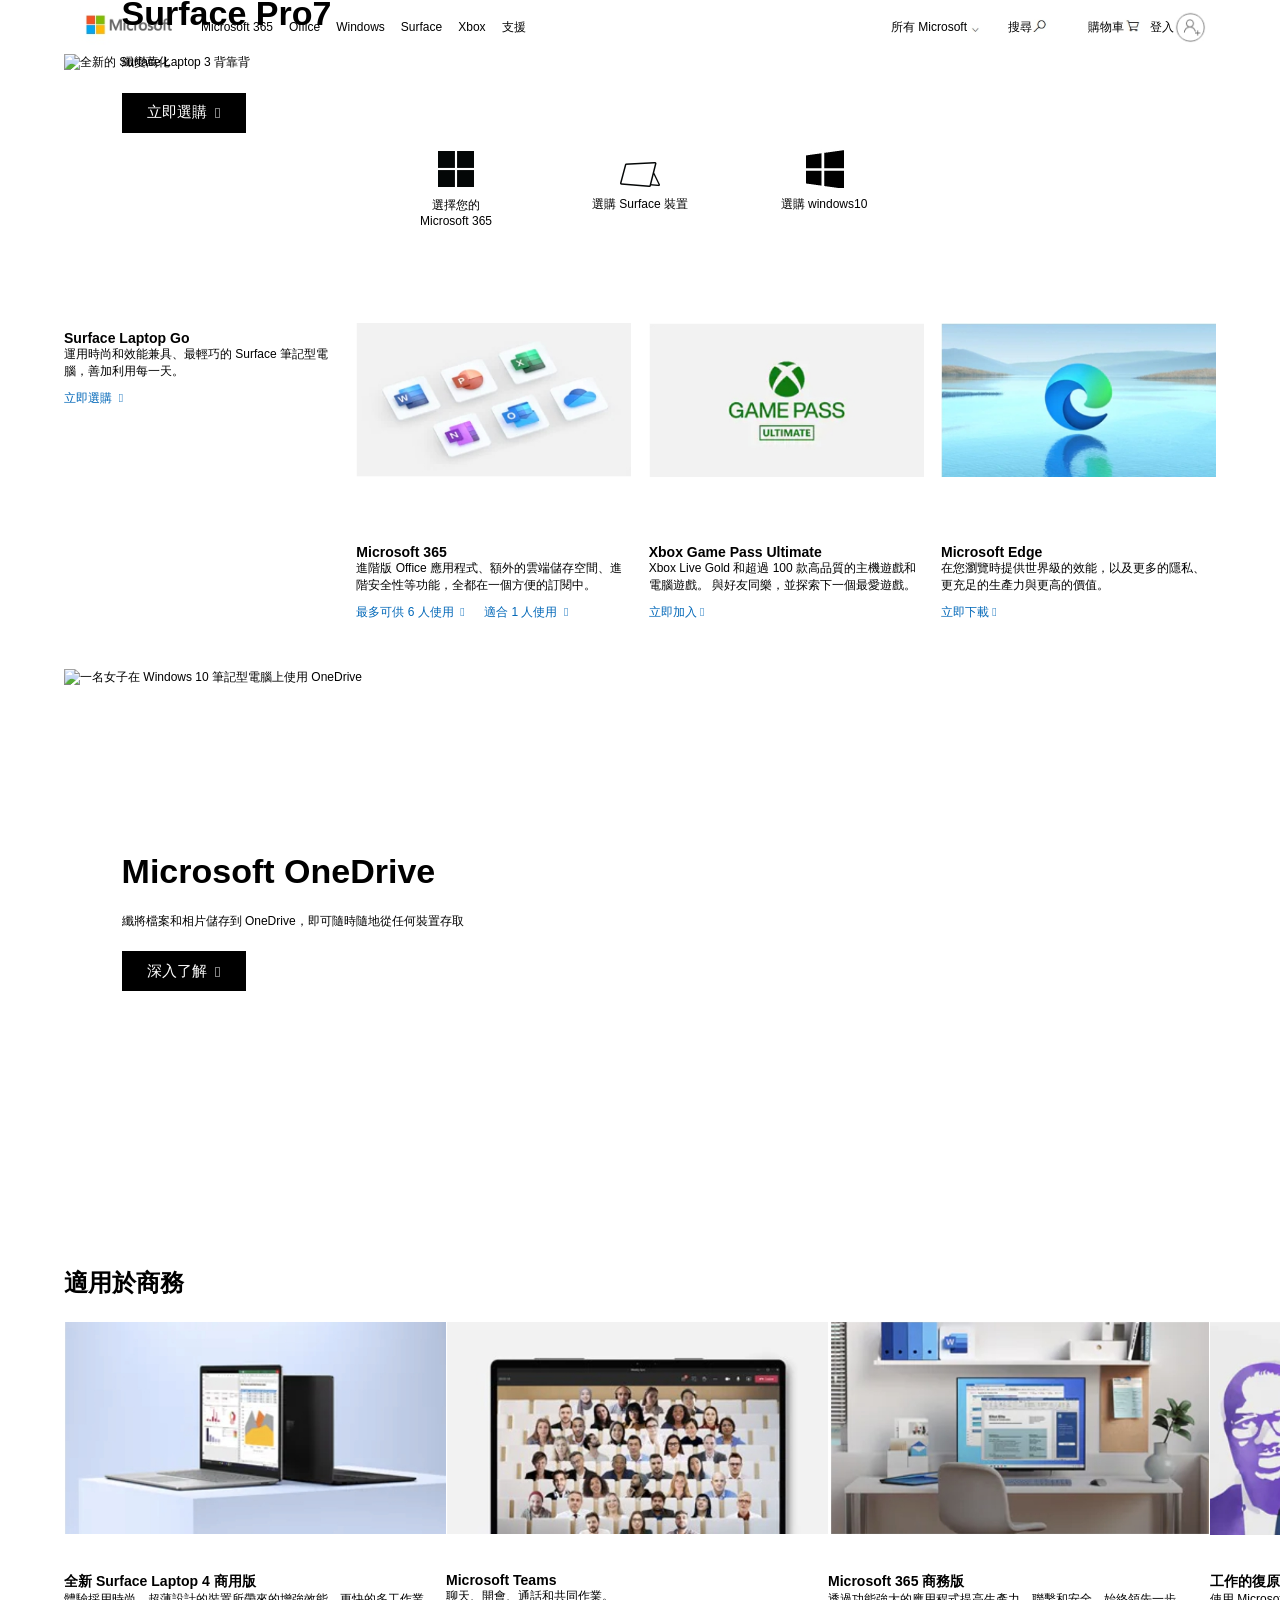
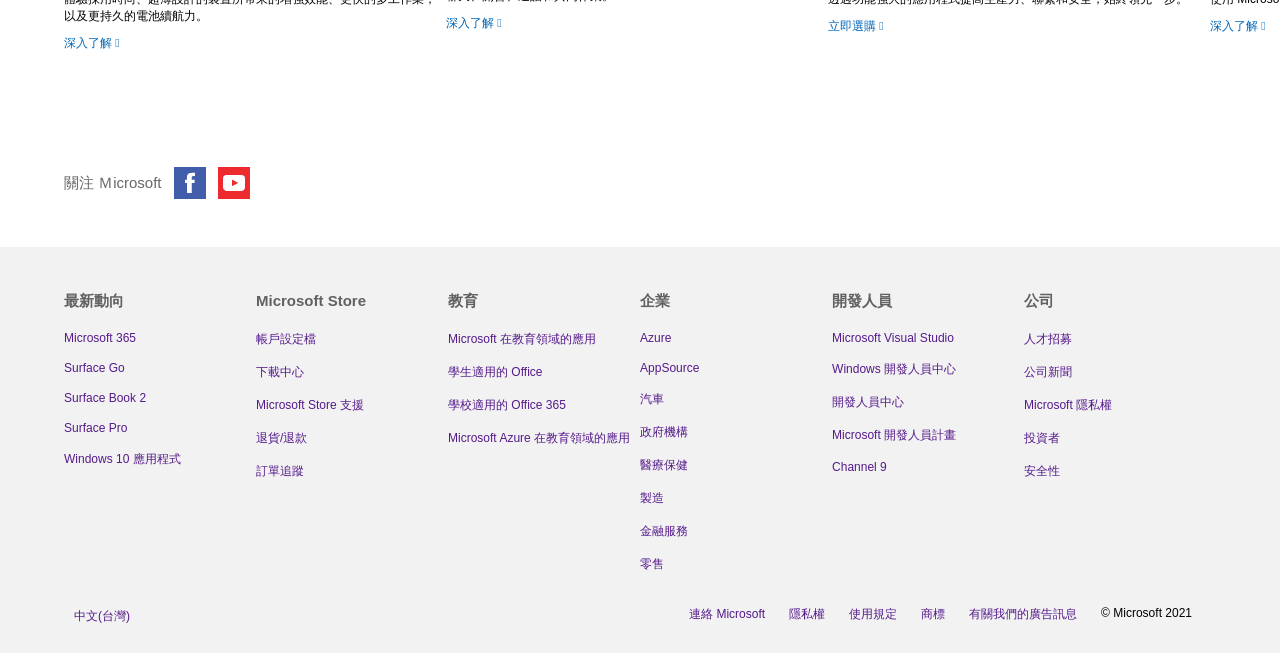
==== commit 00e8e119: "0414 圖片RWD 研究" ====
--- a/microsoft.html
+++ b/microsoft.html
@@ -11,7 +11,7 @@
     <link rel="icon" type="image/png" sizes="16x16" href="./favicon_io/favicon-16x16.png">
     <link rel="manifest" href="./favicon_io/site.webmanifest">
     <title>
-        Microsoft - 官方首頁</title>
+        ++Microsoft - 官方首頁</title>
     <link rel="stylesheet" href="./css/microsoft.css">
     <script src="https://kit.fontawesome.com/e4c230dbd4.js" crossorigin="anonymous"></script>
 </head>
@@ -31,8 +31,90 @@
 
                 </div>
                 <div class="nav-right">
-                    <a href="" class="all-microsoft">所有 Microsoft</a>
-                    <a href="" class="down-arrow"></a>
+                    <label for="drop-down-menu" class="all-microsoft-frame">
+                        <div  class="all-microsoft">所有 Microsoft</div>
+                        <div  class="down-arrow"></div>
+                       
+                    </label>
+                    <input type="checkbox" id="drop-down-menu">
+                    <div class="drop-down-menu">
+                        <div class="footer-frame">
+                            <div class="footer-style">
+                                <ul>
+                                    <li class="footer-text-title">軟體</li>
+                                    <li><a href="">Windows 應用程式</a></li>
+                                    <li><a href="">OneDrive</a></li>
+                                    <li><a href="">Outlook</a></li>
+                                    <li><a href="">Skype</a></li>
+                                    <li><a href="">OneNote</a></li>
+                                    <li><a href="">Microsoft Teams</a></li>
+                                    
+                                </ul>
+                            </div>
+                            <div class="footer-style">
+                                <ul>
+                                    <li class="footer-text-title">個人電腦和設備</li>
+                                    <li><a href="">選購 Xbox</a></li>
+                                    <li><a href="">電腦配件</a></li>
+                                    
+                                </ul>
+                            </div>
+                            <div class="footer-style">
+                                <ul>
+                                    <li class="footer-text-title">娛樂</li>
+                                    <li><a href="">Xbox Game Pass Ultimate</a></li>
+                                    <li><a href="">Xbox Live Gold</a></li>
+                                    <li><a href="">Xbox 與遊戲</a></li>
+                                    <li><a href="">電腦遊戲</a></li>
+                                    <li><a href="">Windows 遊戲</a></li>
+
+                                </ul>
+                            </div>
+                            <div class="footer-style">
+                                <ul>
+                                    <li class="footer-text-title">商務適用</li>
+                                    <li><a href="">Microsoft Azure</a></li>
+                                    <li><a href="">Microsoft Dynamics 365</a></li>
+                                    <li><a href="">Microsoft 365</a></li>
+                                    <li><a href="">1Microsoft Industry</a></li>
+                                    <li><a href="">資料平台</a></li>
+                                    <li><a href="">Power Platform</a></li>
+                                    <li><a href="">選購商務版</a></li>
+                                    
+                                </ul>
+                            </div>
+                            <div class="footer-style">
+                                <ul>
+                                    <li class="footer-text-title">Developer & IT</li>
+                                    <li><a href="">.NET</a></li>
+                                    <li><a href="">Visual Studio</a></li>
+                                    <li><a href="">Windows Server</a></li>
+                                    <li><a href="">開發 Windows 應用程式</a></li>
+                                    <li><a href="">文件</a></li>
+                                    <li><a href="">Power Apps</a></li>
+
+                                </ul>
+                            </div>
+                            <div class="footer-style">
+                                <ul>
+                                    <li class="footer-text-title">其他</li>
+                                    <li><a href="">Microsoft Rewards</a></li>
+                                    <li><a href="">免費下載與安全性</a></li>
+                                    <li><a href="">教育</a></li>
+                                    <li><a href="">禮品卡</a></li>
+                                    <li><a href="">Licensing</a></li>
+                                </ul>
+                            </div>
+                        </div>
+                        <div class="website-map">
+                            <a class="map-link">
+                                <div class="buy-rightnow "><span>檢視網站地圖</span></div>
+
+                                <i id="weight" class="fas fa-chevron-right buy-right-arrow"></i>
+                            </a>
+                        </div>
+                    </div>
+                    
                     <a href="" class="search">搜尋</a>
                     <a href="" class="search-icon"></a>
                     <a href="" class="shopping-cart">購物車</a>
@@ -306,68 +388,68 @@
                 <div class="footer-style">
                     <ul>
                         <li class="footer-text-title">最新動向</li>
-                        <li><a>Microsoft 365</a></li>
-                        <li><a>Surface Go</a></li>
-                        <li><a>Surface Book 2</a></li>
-                        <li><a>Surface Pro</a></li>
-                        <li><a>Windows 10 應用程式</a></li>
+                        <li><a href="">Microsoft 365</a></li>
+                        <li><a href="">Surface Go</a></li>
+                        <li><a href="">Surface Book 2</a></li>
+                        <li><a href="">Surface Pro</a></li>
+                        <li><a href="">Windows 10 應用程式</a></li>
                     </ul>
                 </div>
                 <div class="footer-style">
                     <ul>
                         <li class="footer-text-title">Microsoft Store</li>
-                        <li><a>帳戶設定檔</a></li>
-                        <li><a>下載中心</a></li>
-                        <li><a>Microsoft Store 支援</a></li>
-                        <li><a>退貨/退款</a></li>
-                        <li><a>訂單追蹤</a></li>
+                        <li><a href="">帳戶設定檔</a></li>
+                        <li><a href="">下載中心</a></li>
+                        <li><a href="">Microsoft Store 支援</a></li>
+                        <li><a href="">退貨/退款</a></li>
+                        <li><a href="">訂單追蹤</a></li>
                     </ul>
                 </div>
                 <div class="footer-style">
                     <ul>
                         <li class="footer-text-title">教育</li>
-                        <li><a>Microsoft 在教育領域的應用</a></li>
-                        <li><a>學生適用的 Office</a></li>
-                        <li><a>學校適用的 Office 365</a></li>
-                        <li><a>Microsoft Azure 在教育領域的應用</a></li>
+                        <li><a href="">Microsoft 在教育領域的應用</a></li>
+                        <li><a href="">學生適用的 Office</a></li>
+                        <li><a href="">學校適用的 Office 365</a></li>
+                        <li><a href="">Microsoft Azure 在教育領域的應用</a></li>
                     </ul>
                 </div>
                 <div class="footer-style">
                     <ul>
                         <li class="footer-text-title">企業</li>
-                        <li><a>Azure</a></li>
-                        <li><a>AppSource</a></li>
-                        <li><a>汽車</a></li>
-                        <li><a>政府機構</a></li>
-                        <li><a>醫療保健</a></li>
-                        <li><a>製造</a></li>
-                        <li><a>金融服務</a></li>
-                        <li><a>零售</a></li>
+                        <li><a href="">Azure</a></li>
+                        <li><a href="">AppSource</a></li>
+                        <li><a href="">汽車</a></li>
+                        <li><a href="">政府機構</a></li>
+                        <li><a href="">醫療保健</a></li>
+                        <li><a href="">製造</a></li>
+                        <li><a href="">金融服務</a></li>
+                        <li><a href="">零售</a></li>
                     </ul>
                 </div>
                 <div class="footer-style">
                     <ul>
                         <li class="footer-text-title">開發人員</li>
-                        <li><a>Microsoft Visual Studio</a></li>
-                        <li><a>Windows 開發人員中心</a></li>
-                        <li><a>開發人員中心</a></li>
-                        <li><a>Microsoft 開發人員計畫</a></li>
-                        <li><a>Channel 9</a></li>
+                        <li><a href="">Microsoft Visual Studio</a></li>
+                        <li><a href="">Windows 開發人員中心</a></li>
+                        <li><a href="">開發人員中心</a></li>
+                        <li><a href="">Microsoft 開發人員計畫</a></li>
+                        <li><a href="">Channel 9</a></li>
                     </ul>
                 </div>
                 <div class="footer-style">
                     <ul>
                         <li class="footer-text-title">公司</li>
-                        <li><a>人才招募</a></li>
-                        <li><a>公司新聞</a></li>
-                        <li><a>Microsoft 隱私權</a></li>
-                        <li><a>投資者</a></li>
-                        <li><a>安全性</a></li>
+                        <li><a href="">人才招募</a></li>
+                        <li><a href="">公司新聞</a></li>
+                        <li><a href="">Microsoft 隱私權</a></li>
+                        <li><a href="">投資者</a></li>
+                        <li><a href="">安全性</a></li>
                     </ul>
                 </div>
             </div>
             <div class="footer-base">
-                <a class="language">
+                <a href="" class="language">
                     <i class="fas fa-globe-asia earth-size"></i>
                     <span>中文(台灣)</span>
                 </a>
--- a/css/microsoft.css
+++ b/css/microsoft.css
@@ -27,13 +27,18 @@
 }
 
 .container {
-  width: 1600px;
+  max-width: calc(1600px + 10%);
+  padding: 0px 5%;
   height: 100%;
   margin: auto;
 }
 
 h1, h2, p, h3 {
   margin: 0;
+}
+
+input {
+  display: none;
 }
 
 .link-animation-right {
@@ -57,9 +62,10 @@
   left: 5px;
 }
 
-.nav-frame {
+nav .container .nav-frame {
   width: 100%;
   height: 54px;
+  position: relative;
   display: -webkit-box;
   display: -ms-flexbox;
   display: flex;
@@ -68,29 +74,29 @@
           justify-content: space-between;
 }
 
-.nav-frame a {
+nav .container .nav-frame a {
   color: black;
 }
 
-.nav-frame a:hover {
+nav .container .nav-frame .nav-left {
+  height: 100%;
+  display: -webkit-box;
+  display: -ms-flexbox;
+  display: flex;
+  -webkit-box-align: center;
+      -ms-flex-align: center;
+          align-items: center;
+}
+
+nav .container .nav-frame .nav-left a:hover {
   text-decoration: underline;
 }
 
-.nav-left {
-  height: 100%;
-  display: -webkit-box;
-  display: -ms-flexbox;
-  display: flex;
-  -webkit-box-align: center;
-      -ms-flex-align: center;
-          align-items: center;
-}
-
-.nav-left .style {
+nav .container .nav-frame .nav-left .style {
   margin: 0 8px;
 }
 
-.nav-left .logo {
+nav .container .nav-frame .nav-left .logo {
   width: 108px;
   height: 100%;
   background-image: url(../img/img_icon/microsoft.jpg);
@@ -100,23 +106,39 @@
   margin-left: 13px;
 }
 
-.nav-right {
-  height: 100%;
-  display: -webkit-box;
-  display: -ms-flexbox;
-  display: flex;
-  -webkit-box-align: center;
-      -ms-flex-align: center;
-          align-items: center;
-  height: 100%;
-  display: flex;
-  align-items: center;
+nav .container .nav-frame .nav-right {
+  height: 100%;
+  display: -webkit-box;
+  display: -ms-flexbox;
+  display: flex;
+  -webkit-box-align: center;
+      -ms-flex-align: center;
+          align-items: center;
   -webkit-box-pack: end;
       -ms-flex-pack: end;
           justify-content: flex-end;
 }
 
-.down-arrow {
+nav .container .nav-frame .nav-right a:hover {
+  text-decoration: underline;
+}
+
+nav .container .nav-frame .nav-right .all-microsoft-frame {
+  display: -webkit-box;
+  display: -ms-flexbox;
+  display: flex;
+  height: 100%;
+  display: flex;
+  -webkit-box-align: center;
+      -ms-flex-align: center;
+          align-items: center;
+  -webkit-box-pack: end;
+      -ms-flex-pack: end;
+          justify-content: flex-end;
+  position: relative;
+}
+
+nav .container .nav-frame .nav-right .all-microsoft-frame .down-arrow {
   width: 16px;
   height: 16px;
   background-image: url(../img/img_icon/下箭頭.jpg);
@@ -124,9 +146,116 @@
   background-position: center;
   margin-top: 5px;
   margin-right: 25px;
-}
-
-.search-icon {
+  text-decoration: none;
+}
+
+nav .container .nav-frame .nav-right .drop-down-menu {
+  display: none;
+  width: 1230px;
+  height: 395px;
+  position: absolute;
+  top: 54px;
+  right: 50px;
+  background-color: #f2f2f2;
+  z-index: 1;
+}
+
+nav .container .nav-frame .nav-right .drop-down-menu .footer-frame {
+  width: 100%;
+  display: -webkit-box;
+  display: -ms-flexbox;
+  display: flex;
+  -webkit-box-pack: start;
+      -ms-flex-pack: start;
+          justify-content: flex-start;
+  -webkit-box-align: start;
+      -ms-flex-align: start;
+          align-items: flex-start;
+}
+
+nav .container .nav-frame .nav-right .drop-down-menu .footer-frame .footer-style {
+  width: 16.66%;
+}
+
+nav .container .nav-frame .nav-right .drop-down-menu .footer-frame .footer-style ul {
+  margin: 0px;
+  padding: 0px;
+}
+
+nav .container .nav-frame .nav-right .drop-down-menu .footer-frame .footer-style ul .footer-text-title {
+  margin: 18px 0px 18px 24px;
+  font-size: 15px;
+  line-height: 20px;
+  font-weight: 600;
+}
+
+nav .container .nav-frame .nav-right .drop-down-menu .footer-frame .footer-style ul li {
+  color: #616161;
+  margin: 12px 0px 12px 24px;
+}
+
+nav .container .nav-frame .nav-right .drop-down-menu .website-map {
+  width: 100%;
+  height: 36px;
+  background-color: #e6e6e6;
+  display: -webkit-box;
+  display: -ms-flexbox;
+  display: flex;
+  -webkit-box-pack: center;
+      -ms-flex-pack: center;
+          justify-content: center;
+  -ms-flex-line-pack: end;
+      align-content: flex-end;
+  border-bottom: black 3px solid;
+}
+
+nav .container .nav-frame .nav-right .drop-down-menu .website-map .map-link {
+  width: 270px;
+  height: 36px;
+  display: -webkit-box;
+  display: -ms-flexbox;
+  display: flex;
+  -webkit-box-pack: center;
+      -ms-flex-pack: center;
+          justify-content: center;
+  -ms-flex-line-pack: center;
+      align-content: center;
+  display: flex;
+  justify-content: center;
+  -webkit-box-align: center;
+      -ms-flex-align: center;
+          align-items: center;
+}
+
+nav .container .nav-frame .nav-right .drop-down-menu .website-map .map-link .buy-rightnow {
+  margin-right: 5px;
+}
+
+nav .container .nav-frame .nav-right .drop-down-menu .website-map a:hover #weight {
+  text-decoration: none;
+}
+
+nav .container .nav-frame .nav-right #drop-down-menu:checked + .drop-down-menu {
+  display: -webkit-box;
+  display: -ms-flexbox;
+  display: flex;
+  -webkit-box-orient: vertical;
+  -webkit-box-direction: normal;
+      -ms-flex-direction: column;
+          flex-direction: column;
+  -webkit-box-pack: justify;
+      -ms-flex-pack: justify;
+          justify-content: space-between;
+  -webkit-box-align: center;
+      -ms-flex-align: center;
+          align-items: center;
+}
+
+nav .container .nav-frame .nav-right .all-microsoft-frame:hover {
+  text-decoration: underline;
+}
+
+nav .container .nav-frame .nav-right .search-icon {
   width: 16px;
   height: 16px;
   background-image: url(../img/img_icon/搜尋.jpg);
@@ -135,7 +264,7 @@
   margin-right: 40px;
 }
 
-.cart-icon {
+nav .container .nav-frame .nav-right .cart-icon {
   width: 16px;
   height: 16px;
   background-image: url(../img/img_icon/購屋車.jpg);
@@ -144,7 +273,7 @@
   margin-right: 10px;
 }
 
-.login-icon {
+nav .container .nav-frame .nav-right .login-icon {
   width: 32px;
   height: 32px;
   background-image: url(../img/img_icon/帳號.jpg);
@@ -159,7 +288,7 @@
 
 main .bannerA {
   width: 100%;
-  height: 600px;
+  height: 100%;
   position: relative;
 }
 
@@ -172,6 +301,8 @@
 }
 
 main .bannerA #fake-bannerA {
+  width: 100%;
+  height: 100%;
   position: absolute;
   top: 0;
   left: 0;
@@ -413,7 +544,6 @@
 
 main .cardA {
   width: 100%;
-  height: 382px;
   margin-top: 48px;
   display: -webkit-box;
   display: -ms-flexbox;
@@ -427,8 +557,8 @@
 }
 
 main .cardA .card {
-  width: 382px;
-  height: 100%;
+  width: 23.875%;
+  max-width: 383px;
 }
 
 main .cardA .card .card-text-frame {
@@ -450,32 +580,46 @@
 }
 
 main .cardA .card .card-img1 {
-  width: 382px;
-  height: 214px;
+  width: 100%;
+  max-height: 214px;
+  height: auto;
   background-image: url(../img/img_icon/laptop-go.jpg);
+  background-position: center;
+  background-repeat: no-repeat;
+  background-size: contain;
 }
 
 main .cardA .card .card-img2 {
-  width: 382px;
+  width: 100%;
   height: 214px;
   background-image: url(../img/img_icon/365photo.jpg);
+  background-position: center;
+  background-repeat: no-repeat;
+  background-size: contain;
 }
 
 main .cardA .card .card-img3 {
-  width: 382px;
+  width: 100%;
   height: 214px;
   background-image: url(../img/img_icon/xbox.jpg);
+  background-position: center;
+  background-repeat: no-repeat;
+  background-size: contain;
 }
 
 main .cardA .card .card-img4 {
-  width: 382px;
+  width: 100%;
   height: 214px;
   background-image: url(../img/img_icon/edge.jpg);
+  background-position: center;
+  background-repeat: no-repeat;
+  background-size: contain;
 }
 
 main .bannerB {
   width: 100%;
   height: 600px;
+  padding-top: 48px;
   position: relative;
 }
 
@@ -723,10 +867,6 @@
   margin-top: 48px;
 }
 
-footer a:hover {
-  text-decoration: underline;
-}
-
 footer .footer-frame {
   width: 100%;
   display: -webkit-box;
@@ -740,6 +880,10 @@
           align-items: flex-start;
 }
 
+footer .footer-frame a:hover {
+  text-decoration: underline;
+}
+
 footer .footer-frame .footer-style {
   width: 16.66%;
 }
@@ -809,6 +953,10 @@
           align-items: center;
 }
 
+footer .footer-base .language:hover .earth-size {
+  text-decoration: unset;
+}
+
 footer .footer-base .language:hover span {
   text-decoration: underline;
 }
@@ -827,4 +975,161 @@
 footer .footer-base ul li {
   margin: 0px 24px 4px 0px;
 }
+
+@media (max-width: 1600px) {
+  .nav-right {
+    height: 100%;
+    display: -webkit-box;
+    display: -ms-flexbox;
+    display: flex;
+    -webkit-box-align: center;
+        -ms-flex-align: center;
+            align-items: center;
+    -webkit-box-pack: end;
+        -ms-flex-pack: end;
+            justify-content: flex-end;
+  }
+  .nav-right .all-microsoft-frame {
+    display: -webkit-box;
+    display: -ms-flexbox;
+    display: flex;
+    height: 100%;
+    display: flex;
+    -webkit-box-align: center;
+        -ms-flex-align: center;
+            align-items: center;
+    -webkit-box-pack: end;
+        -ms-flex-pack: end;
+            justify-content: flex-end;
+    position: relative;
+  }
+  .nav-right .all-microsoft-frame .down-arrow {
+    width: 16px;
+    height: 16px;
+    background-image: url(../img/img_icon/下箭頭.jpg);
+    background-size: contain;
+    background-position: center;
+    margin-top: 5px;
+    margin-right: 25px;
+    text-decoration: none;
+  }
+  .nav-right .drop-down-menu {
+    display: none;
+    width: 1230px;
+    height: 395px;
+    position: absolute;
+    top: 54px;
+    right: 50px;
+    background-color: #f2f2f2;
+    z-index: 1;
+  }
+  .nav-right .drop-down-menu .footer-frame {
+    width: 100%;
+    display: -webkit-box;
+    display: -ms-flexbox;
+    display: flex;
+    -webkit-box-pack: start;
+        -ms-flex-pack: start;
+            justify-content: flex-start;
+    -webkit-box-align: start;
+        -ms-flex-align: start;
+            align-items: flex-start;
+  }
+  .nav-right .drop-down-menu .footer-frame .footer-style {
+    width: 16.66%;
+  }
+  .nav-right .drop-down-menu .footer-frame .footer-style ul {
+    margin: 0px;
+    padding: 0px;
+  }
+  .nav-right .drop-down-menu .footer-frame .footer-style ul .footer-text-title {
+    margin: 18px 0px 18px 24px;
+    font-size: 15px;
+    line-height: 20px;
+    font-weight: 600;
+  }
+  .nav-right .drop-down-menu .footer-frame .footer-style ul li {
+    color: #616161;
+    margin: 12px 0px 12px 24px;
+  }
+  .nav-right .drop-down-menu .website-map {
+    width: 100%;
+    height: 36px;
+    background-color: #e6e6e6;
+    display: -webkit-box;
+    display: -ms-flexbox;
+    display: flex;
+    -webkit-box-pack: center;
+        -ms-flex-pack: center;
+            justify-content: center;
+    -ms-flex-line-pack: end;
+        align-content: flex-end;
+    border-bottom: black 3px solid;
+  }
+  .nav-right .drop-down-menu .website-map .map-link {
+    width: 270px;
+    height: 36px;
+    display: -webkit-box;
+    display: -ms-flexbox;
+    display: flex;
+    -webkit-box-pack: center;
+        -ms-flex-pack: center;
+            justify-content: center;
+    -ms-flex-line-pack: center;
+        align-content: center;
+    display: flex;
+    justify-content: center;
+    -webkit-box-align: center;
+        -ms-flex-align: center;
+            align-items: center;
+  }
+  .nav-right .drop-down-menu .website-map .map-link .buy-rightnow {
+    margin-right: 5px;
+  }
+  .nav-right .drop-down-menu .website-map a:hover .buy-right-arrow.weight {
+    text-decoration: none;
+  }
+  .nav-right #drop-down-menu:checked + .drop-down-menu {
+    display: -webkit-box;
+    display: -ms-flexbox;
+    display: flex;
+    -webkit-box-orient: vertical;
+    -webkit-box-direction: normal;
+        -ms-flex-direction: column;
+            flex-direction: column;
+    -webkit-box-pack: justify;
+        -ms-flex-pack: justify;
+            justify-content: space-between;
+    -webkit-box-align: center;
+        -ms-flex-align: center;
+            align-items: center;
+  }
+  .nav-right .all-microsoft-frame:hover {
+    text-decoration: underline;
+  }
+  .nav-right .search-icon {
+    width: 16px;
+    height: 16px;
+    background-image: url(../img/img_icon/搜尋.jpg);
+    background-size: contain;
+    background-position: center;
+    margin-right: 40px;
+  }
+  .nav-right .cart-icon {
+    width: 16px;
+    height: 16px;
+    background-image: url(../img/img_icon/購屋車.jpg);
+    background-size: contain;
+    background-position: center;
+    margin-right: 10px;
+  }
+  .nav-right .login-icon {
+    width: 32px;
+    height: 32px;
+    background-image: url(../img/img_icon/帳號.jpg);
+    background-size: contain;
+    background-position: center;
+    margin-right: 10px;
+  }
+}
 /*# sourceMappingURL=microsoft.css.map */
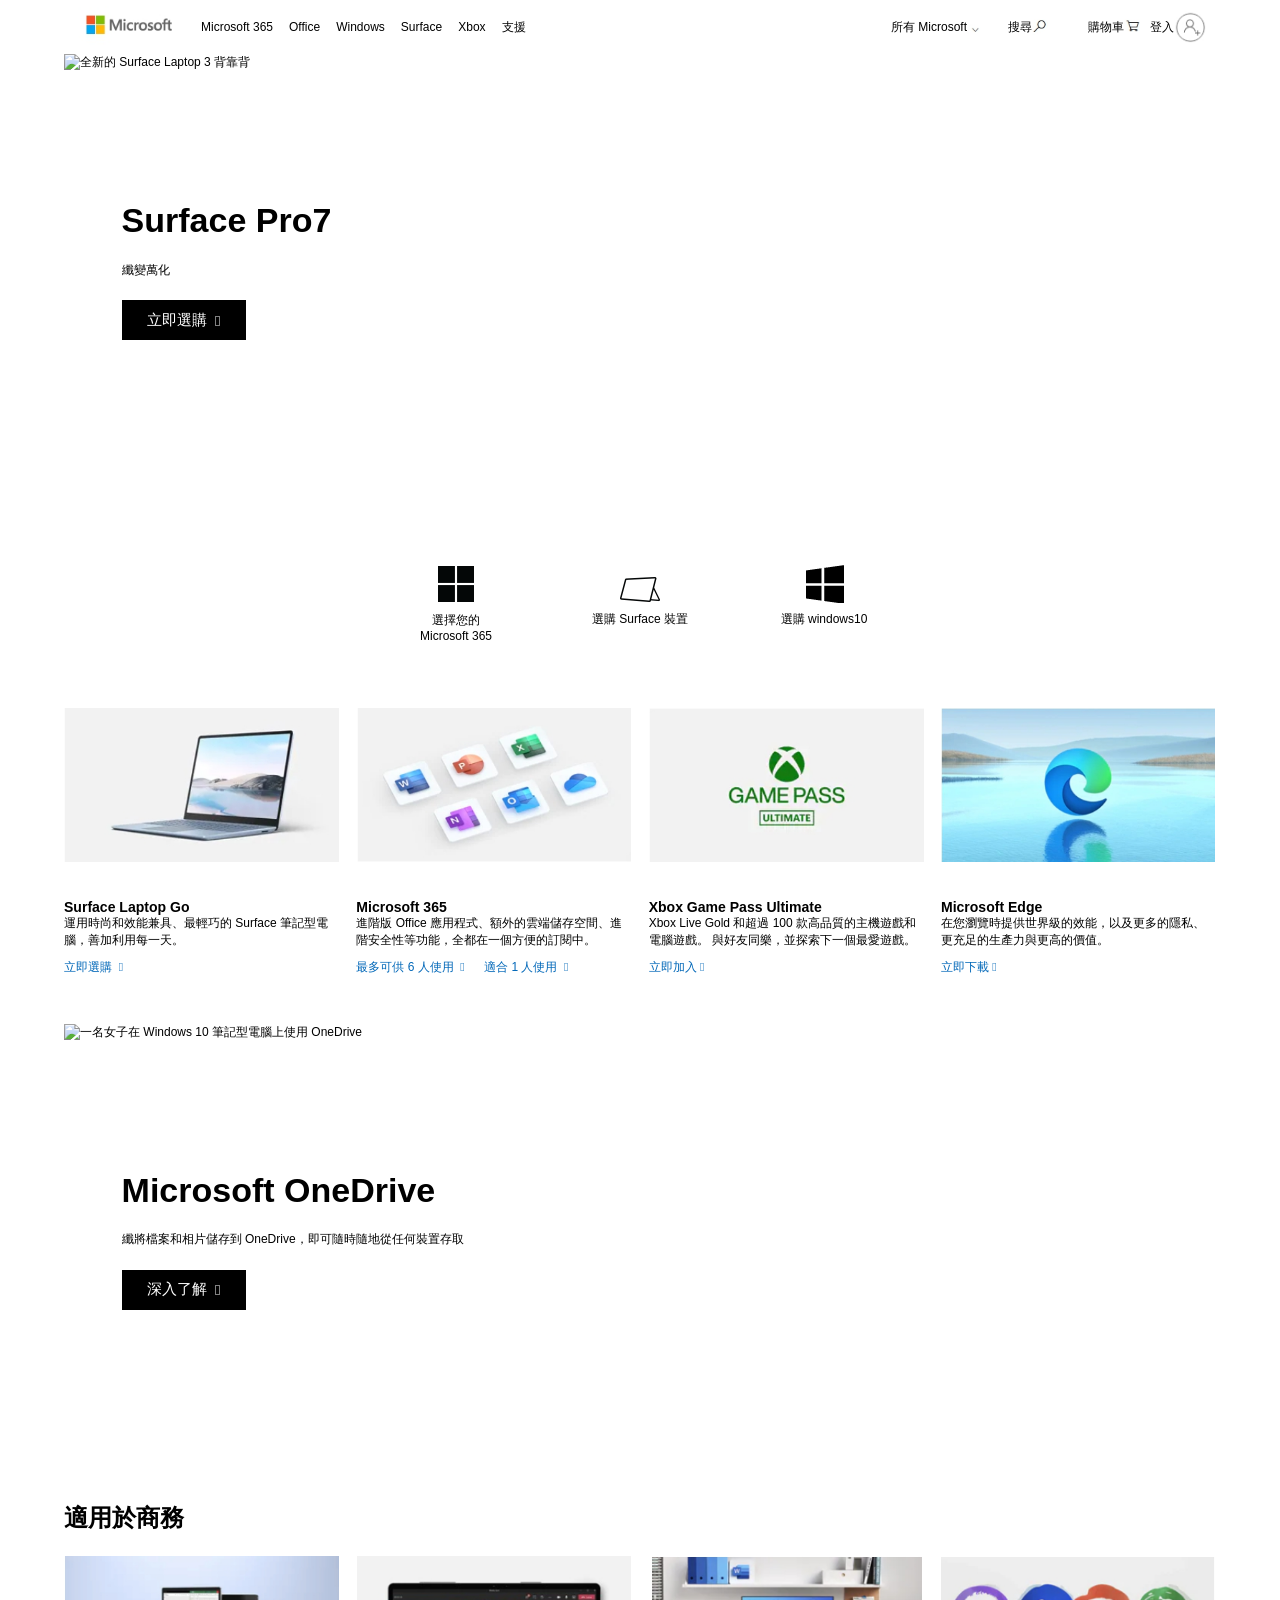
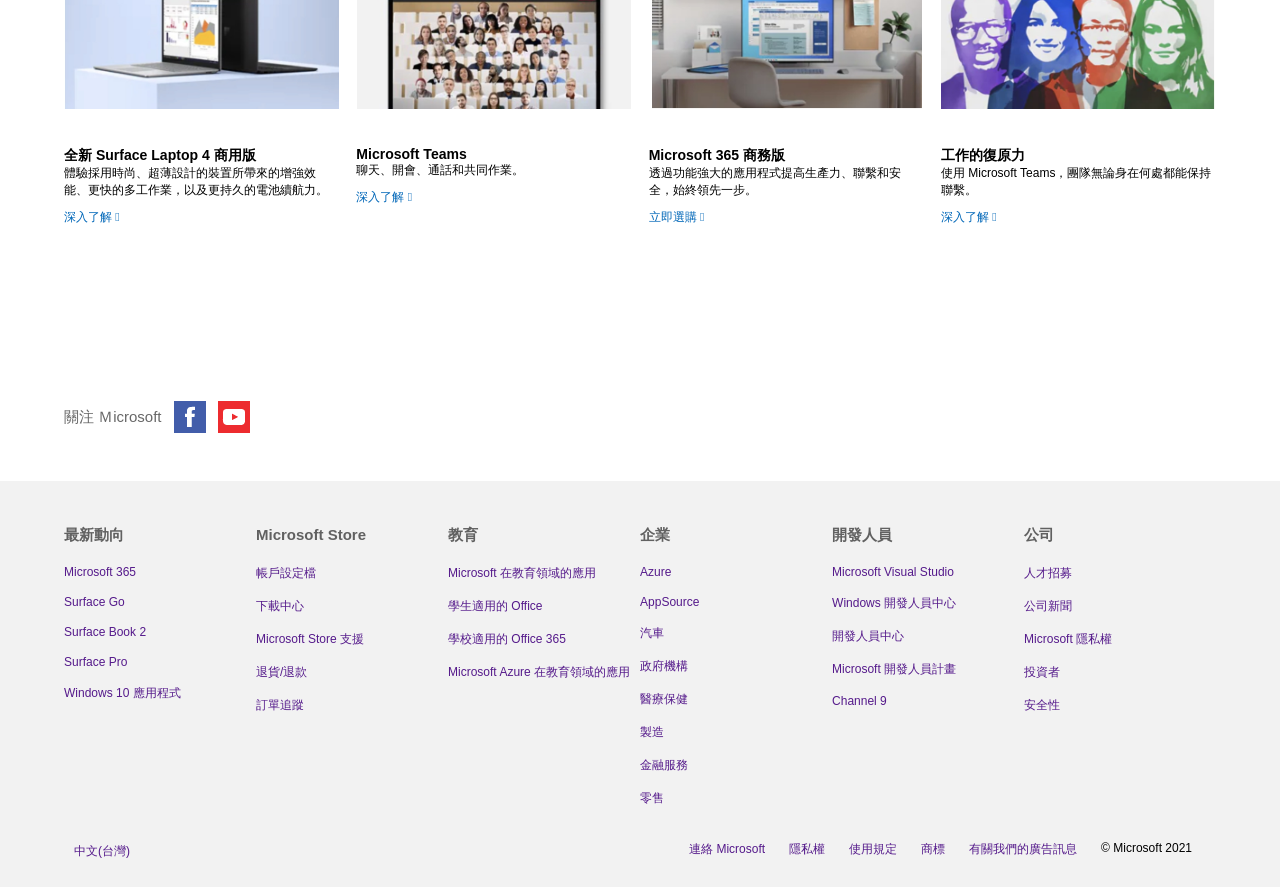
==== commit 70cba64d: "04151920ok 1920 完成" ====
--- a/microsoft.html
+++ b/microsoft.html
@@ -110,17 +110,17 @@
                             <a class="map-link">
                                 <div class="buy-rightnow "><span>檢視網站地圖</span></div>
 
-                                <i id="weight" class="fas fa-chevron-right buy-right-arrow"></i>
+                                <i class="fas fa-chevron-right buy-right-arrow"></i>
                             </a>
                         </div>
                     </div>
                     
-                    <a href="" class="search">搜尋</a>
-                    <a href="" class="search-icon"></a>
-                    <a href="" class="shopping-cart">購物車</a>
-                    <a href="" class="cart-icon"></a>
-                    <a href="" class="account">登入</a>
-                    <a href="" class="login-icon"></a>
+                    <a href="" class="search underline">搜尋</a>
+                    <a href="" class="search-icon underline"></a>
+                    <a href="" class="shopping-cart underline">購物車</a>
+                    <a href="" class="cart-icon underline"></a>
+                    <a href="" class="account underline">登入</a>
+                    <a href="" class="login-icon underline"></a>
                 </div>
             </div>
 
--- a/css/microsoft.css
+++ b/css/microsoft.css
@@ -119,7 +119,7 @@
           justify-content: flex-end;
 }
 
-nav .container .nav-frame .nav-right a:hover {
+nav .container .nav-frame .nav-right li a:hover {
   text-decoration: underline;
 }
 
@@ -231,8 +231,8 @@
   margin-right: 5px;
 }
 
-nav .container .nav-frame .nav-right .drop-down-menu .website-map a:hover #weight {
-  text-decoration: none;
+nav .container .nav-frame .nav-right .drop-down-menu .website-map a:hover span {
+  text-decoration: underline;
 }
 
 nav .container .nav-frame .nav-right #drop-down-menu:checked + .drop-down-menu {
@@ -255,6 +255,10 @@
   text-decoration: underline;
 }
 
+nav .container .nav-frame .nav-right a:hover.underline {
+  text-decoration: underline;
+}
+
 nav .container .nav-frame .nav-right .search-icon {
   width: 16px;
   height: 16px;
@@ -288,7 +292,8 @@
 
 main .bannerA {
   width: 100%;
-  height: 100%;
+  height: 0px;
+  padding-bottom: 37.5%;
   position: relative;
 }
 
@@ -302,7 +307,8 @@
 
 main .bannerA #fake-bannerA {
   width: 100%;
-  height: 100%;
+  height: 0px;
+  padding-bottom: 37.5%;
   position: absolute;
   top: 0;
   left: 0;
@@ -340,21 +346,19 @@
 
 main .bannerA #fake-bannerA .container-percent {
   width: 90%;
-  height: 100%;
+  height: 0px;
+  padding-bottom: 37.5%;
   margin: auto;
-  display: -webkit-box;
-  display: -ms-flexbox;
-  display: flex;
-  -webkit-box-pack: start;
-      -ms-flex-pack: start;
-          justify-content: flex-start;
-  -webkit-box-align: center;
-      -ms-flex-align: center;
-          align-items: center;
+  position: relative;
 }
 
 main .bannerA #fake-bannerA .container-percent .text-group {
   height: 140px;
+  position: absolute;
+  top: 50%;
+  left: 0;
+  -webkit-transform: translate(0, -50%);
+          transform: translate(0, -50%);
   display: -webkit-box;
   display: -ms-flexbox;
   display: flex;
@@ -556,6 +560,10 @@
           align-items: flex-start;
 }
 
+main .cardA a:hover span {
+  text-decoration: underline;
+}
+
 main .cardA .card {
   width: 23.875%;
   max-width: 383px;
@@ -581,8 +589,8 @@
 
 main .cardA .card .card-img1 {
   width: 100%;
-  max-height: 214px;
-  height: auto;
+  height: 0;
+  padding-bottom: 55.87%;
   background-image: url(../img/img_icon/laptop-go.jpg);
   background-position: center;
   background-repeat: no-repeat;
@@ -591,7 +599,8 @@
 
 main .cardA .card .card-img2 {
   width: 100%;
-  height: 214px;
+  height: 0;
+  padding-bottom: 55.87%;
   background-image: url(../img/img_icon/365photo.jpg);
   background-position: center;
   background-repeat: no-repeat;
@@ -600,7 +609,8 @@
 
 main .cardA .card .card-img3 {
   width: 100%;
-  height: 214px;
+  height: 0;
+  padding-bottom: 55.87%;
   background-image: url(../img/img_icon/xbox.jpg);
   background-position: center;
   background-repeat: no-repeat;
@@ -609,7 +619,8 @@
 
 main .cardA .card .card-img4 {
   width: 100%;
-  height: 214px;
+  height: 0;
+  padding-bottom: 55.87%;
   background-image: url(../img/img_icon/edge.jpg);
   background-position: center;
   background-repeat: no-repeat;
@@ -618,7 +629,8 @@
 
 main .bannerB {
   width: 100%;
-  height: 600px;
+  height: 0px;
+  padding-bottom: 37.5%;
   padding-top: 48px;
   position: relative;
 }
@@ -632,6 +644,10 @@
 }
 
 main .bannerB #fake-bannerA {
+  padding-top: 48px;
+  width: 100%;
+  height: 0px;
+  padding-bottom: 37.5%;
   position: absolute;
   top: 0;
   left: 0;
@@ -639,7 +655,9 @@
 
 main .bannerB #fake-bannerA .container-percent {
   width: 90%;
-  height: 100%;
+  height: 0px;
+  padding-bottom: 37.5%;
+  position: relative;
   margin: auto;
   display: -webkit-box;
   display: -ms-flexbox;
@@ -654,6 +672,11 @@
 
 main .bannerB #fake-bannerA .container-percent .text-group {
   height: 140px;
+  position: absolute;
+  top: 50%;
+  left: 0;
+  -webkit-transform: translate(0, -50%);
+          transform: translate(0, -50%);
   display: -webkit-box;
   display: -ms-flexbox;
   display: flex;
@@ -743,8 +766,12 @@
           align-items: flex-start;
 }
 
+main .cardB a:hover span {
+  text-decoration: underline;
+}
+
 main .cardB .card {
-  width: 382px;
+  width: 23.875%;
   height: 100%;
 }
 
@@ -767,8 +794,9 @@
 }
 
 main .cardB .card .card-img1 {
-  width: 382px;
-  height: 214px;
+  width: 100%;
+  height: 0;
+  padding-bottom: 55.92%;
   background-image: url(../img/img_icon/laptop4.jpg);
   background-position: center;
   background-repeat: no-repeat;
@@ -776,8 +804,9 @@
 }
 
 main .cardB .card .card-img2 {
-  width: 382px;
-  height: 214px;
+  width: 100%;
+  height: 0px;
+  padding-bottom: 55.92%;
   background-image: url(../img/img_icon/microsoft-team.jpg);
   background-position: center;
   background-repeat: no-repeat;
@@ -785,8 +814,9 @@
 }
 
 main .cardB .card .card-img3 {
-  width: 382px;
-  height: 214px;
+  width: 100%;
+  height: 0px;
+  padding-bottom: 55.92%;
   background-image: url(../img/img_icon/microsoft365-business.jpg);
   background-position: center;
   background-repeat: no-repeat;
@@ -794,8 +824,9 @@
 }
 
 main .cardB .card .card-img4 {
-  width: 382px;
-  height: 214px;
+  width: 100%;
+  height: 0px;
+  padding-bottom: 55.92%;
   background-image: url(../img/img_icon/four-people.jpg);
   background-position: center;
   background-repeat: no-repeat;
@@ -974,6 +1005,10 @@
 
 footer .footer-base ul li {
   margin: 0px 24px 4px 0px;
+}
+
+footer .footer-base ul li a:hover {
+  text-decoration: underline;
 }
 
 @media (max-width: 1600px) {
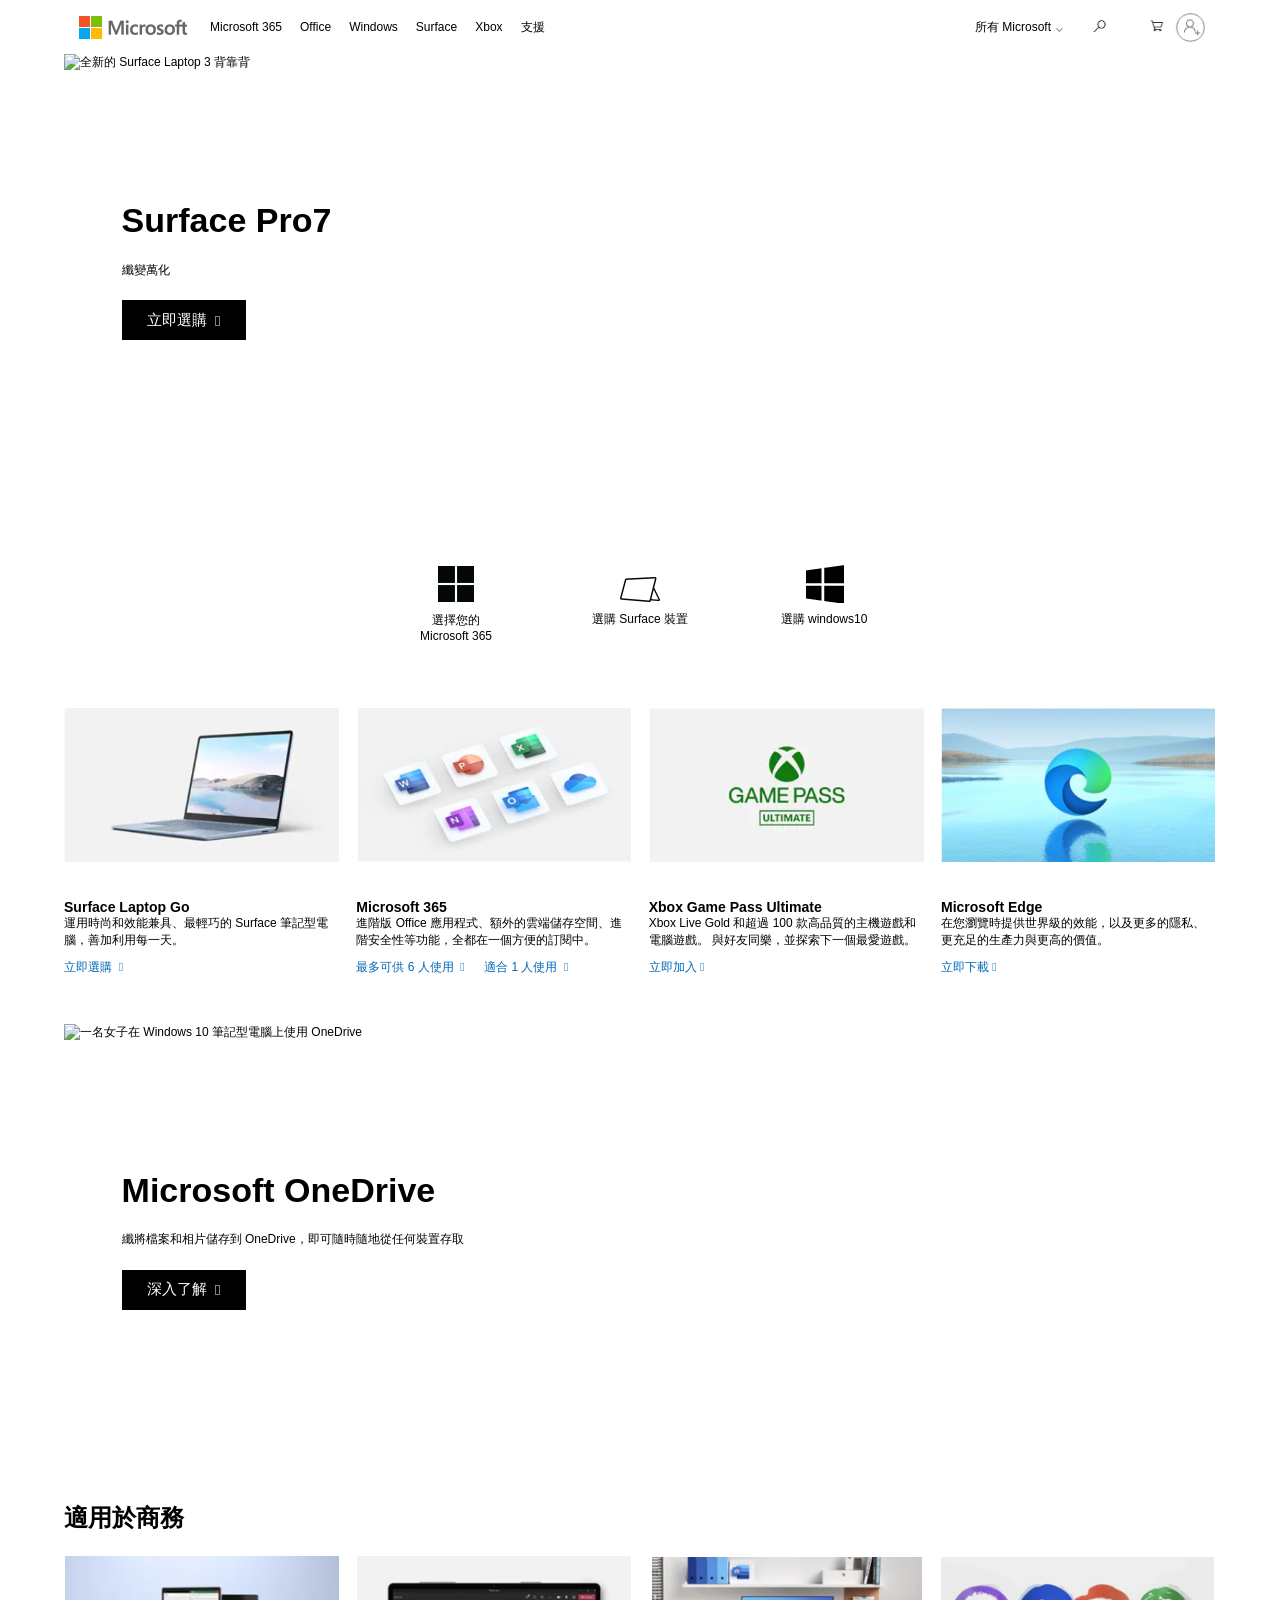
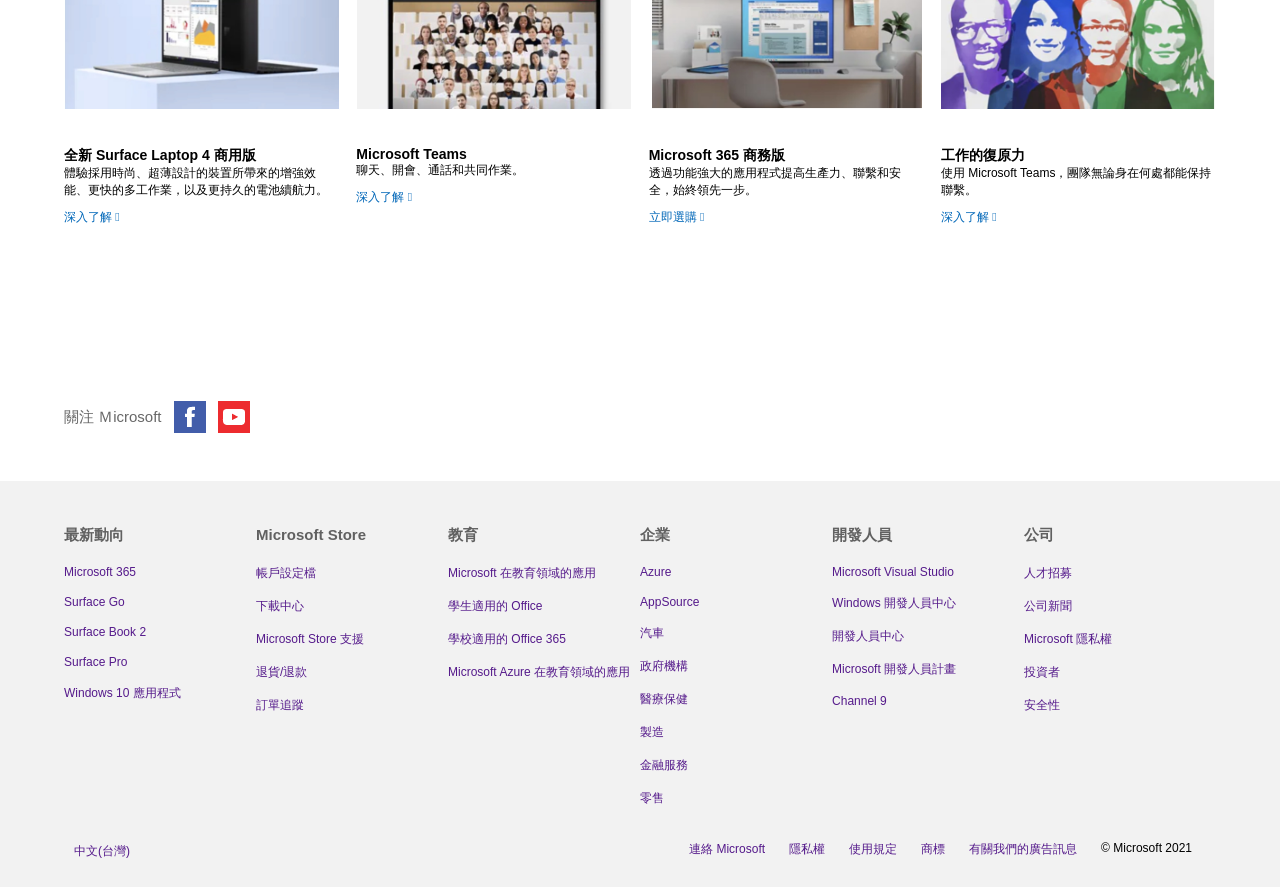
==== commit 2c29b40b: "0415ver.1366" ====
--- a/microsoft.html
+++ b/microsoft.html
@@ -21,7 +21,7 @@
         <div class="container">
             <div class="nav-frame">
                 <div class="nav-left">
-                    <a href="" class="style logo"></a>
+                    <a href="" class="logo"></a>
                     <a href="" class="style microsoft365">Microsoft 365</a>
                     <a href="" class="style office">Office</a>
                     <a href="" class="style windows">Windows</a>
--- a/css/microsoft.css
+++ b/css/microsoft.css
@@ -93,17 +93,17 @@
 }
 
 nav .container .nav-frame .nav-left .style {
-  margin: 0 8px;
+  margin: 0 9px;
 }
 
 nav .container .nav-frame .nav-left .logo {
-  width: 108px;
+  width: 137px;
   height: 100%;
-  background-image: url(../img/img_icon/microsoft.jpg);
-  background-size: contain;
+  background-image: url(../img/img_icon/microsoft.png);
+  background-size: 108px 23px;
   background-position: center;
   background-repeat: no-repeat;
-  margin-left: 13px;
+  padding: 16px 0px 16px 0px;
 }
 
 nav .container .nav-frame .nav-right {
@@ -1011,136 +1011,21 @@
   text-decoration: underline;
 }
 
-@media (max-width: 1600px) {
-  .nav-right {
+@media (max-width: 1366px) {
+  .container {
+    max-width: calc(1366px + 10%);
+    padding: 0px 5%;
     height: 100%;
-    display: -webkit-box;
-    display: -ms-flexbox;
-    display: flex;
-    -webkit-box-align: center;
-        -ms-flex-align: center;
-            align-items: center;
-    -webkit-box-pack: end;
-        -ms-flex-pack: end;
-            justify-content: flex-end;
+    margin: auto;
   }
-  .nav-right .all-microsoft-frame {
-    display: -webkit-box;
-    display: -ms-flexbox;
-    display: flex;
-    height: 100%;
-    display: flex;
-    -webkit-box-align: center;
-        -ms-flex-align: center;
-            align-items: center;
-    -webkit-box-pack: end;
-        -ms-flex-pack: end;
-            justify-content: flex-end;
-    position: relative;
+  .nav-right .search {
+    display: none;
   }
-  .nav-right .all-microsoft-frame .down-arrow {
-    width: 16px;
-    height: 16px;
-    background-image: url(../img/img_icon/下箭頭.jpg);
-    background-size: contain;
-    background-position: center;
-    margin-top: 5px;
-    margin-right: 25px;
-    text-decoration: none;
+  .nav-right .shopping-cart {
+    display: none;
   }
-  .nav-right .drop-down-menu {
+  .nav-right .account {
     display: none;
-    width: 1230px;
-    height: 395px;
-    position: absolute;
-    top: 54px;
-    right: 50px;
-    background-color: #f2f2f2;
-    z-index: 1;
-  }
-  .nav-right .drop-down-menu .footer-frame {
-    width: 100%;
-    display: -webkit-box;
-    display: -ms-flexbox;
-    display: flex;
-    -webkit-box-pack: start;
-        -ms-flex-pack: start;
-            justify-content: flex-start;
-    -webkit-box-align: start;
-        -ms-flex-align: start;
-            align-items: flex-start;
-  }
-  .nav-right .drop-down-menu .footer-frame .footer-style {
-    width: 16.66%;
-  }
-  .nav-right .drop-down-menu .footer-frame .footer-style ul {
-    margin: 0px;
-    padding: 0px;
-  }
-  .nav-right .drop-down-menu .footer-frame .footer-style ul .footer-text-title {
-    margin: 18px 0px 18px 24px;
-    font-size: 15px;
-    line-height: 20px;
-    font-weight: 600;
-  }
-  .nav-right .drop-down-menu .footer-frame .footer-style ul li {
-    color: #616161;
-    margin: 12px 0px 12px 24px;
-  }
-  .nav-right .drop-down-menu .website-map {
-    width: 100%;
-    height: 36px;
-    background-color: #e6e6e6;
-    display: -webkit-box;
-    display: -ms-flexbox;
-    display: flex;
-    -webkit-box-pack: center;
-        -ms-flex-pack: center;
-            justify-content: center;
-    -ms-flex-line-pack: end;
-        align-content: flex-end;
-    border-bottom: black 3px solid;
-  }
-  .nav-right .drop-down-menu .website-map .map-link {
-    width: 270px;
-    height: 36px;
-    display: -webkit-box;
-    display: -ms-flexbox;
-    display: flex;
-    -webkit-box-pack: center;
-        -ms-flex-pack: center;
-            justify-content: center;
-    -ms-flex-line-pack: center;
-        align-content: center;
-    display: flex;
-    justify-content: center;
-    -webkit-box-align: center;
-        -ms-flex-align: center;
-            align-items: center;
-  }
-  .nav-right .drop-down-menu .website-map .map-link .buy-rightnow {
-    margin-right: 5px;
-  }
-  .nav-right .drop-down-menu .website-map a:hover .buy-right-arrow.weight {
-    text-decoration: none;
-  }
-  .nav-right #drop-down-menu:checked + .drop-down-menu {
-    display: -webkit-box;
-    display: -ms-flexbox;
-    display: flex;
-    -webkit-box-orient: vertical;
-    -webkit-box-direction: normal;
-        -ms-flex-direction: column;
-            flex-direction: column;
-    -webkit-box-pack: justify;
-        -ms-flex-pack: justify;
-            justify-content: space-between;
-    -webkit-box-align: center;
-        -ms-flex-align: center;
-            align-items: center;
-  }
-  .nav-right .all-microsoft-frame:hover {
-    text-decoration: underline;
   }
   .nav-right .search-icon {
     width: 16px;
@@ -1148,7 +1033,7 @@
     background-image: url(../img/img_icon/搜尋.jpg);
     background-size: contain;
     background-position: center;
-    margin-right: 40px;
+    margin-right: 0px;
   }
   .nav-right .cart-icon {
     width: 16px;
@@ -1156,7 +1041,7 @@
     background-image: url(../img/img_icon/購屋車.jpg);
     background-size: contain;
     background-position: center;
-    margin-right: 10px;
+    margin-right: 0px;
   }
   .nav-right .login-icon {
     width: 32px;
@@ -1164,7 +1049,7 @@
     background-image: url(../img/img_icon/帳號.jpg);
     background-size: contain;
     background-position: center;
-    margin-right: 10px;
+    margin-right: 0zpx;
   }
 }
 /*# sourceMappingURL=microsoft.css.map */
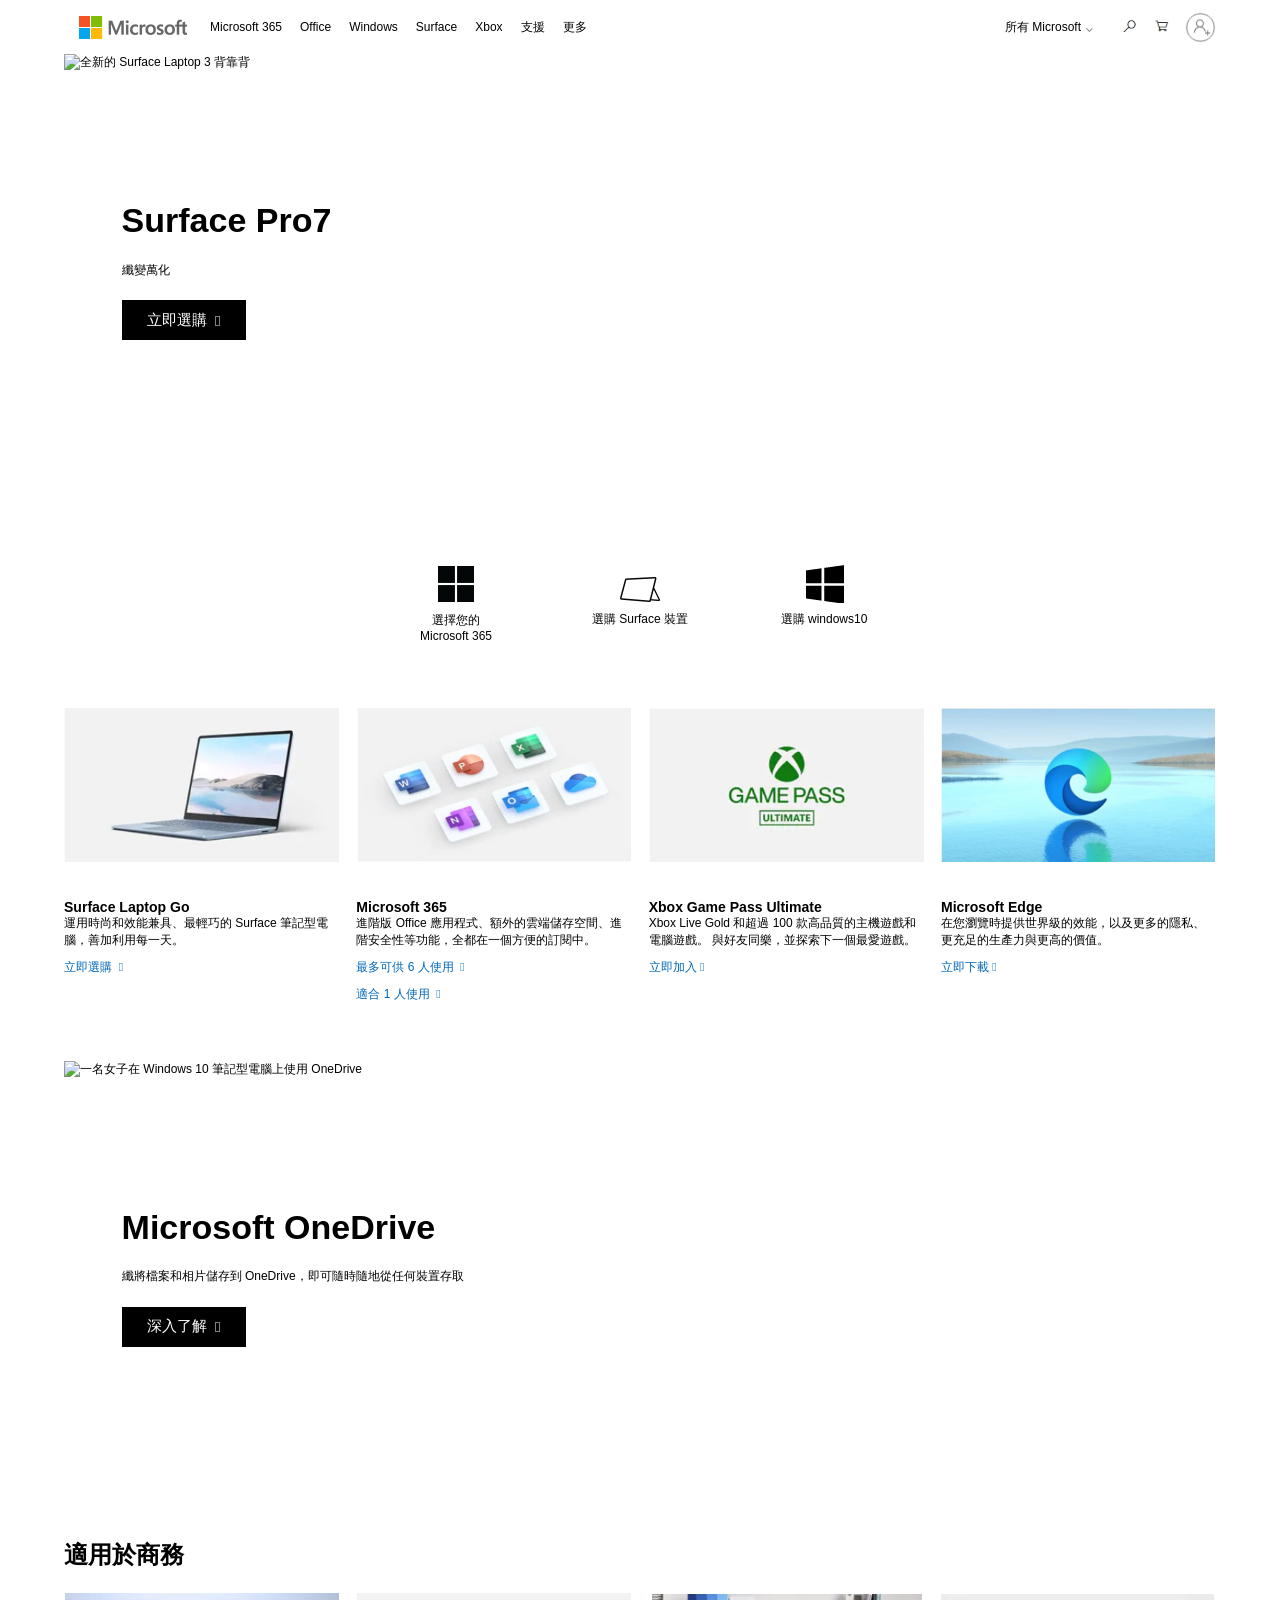
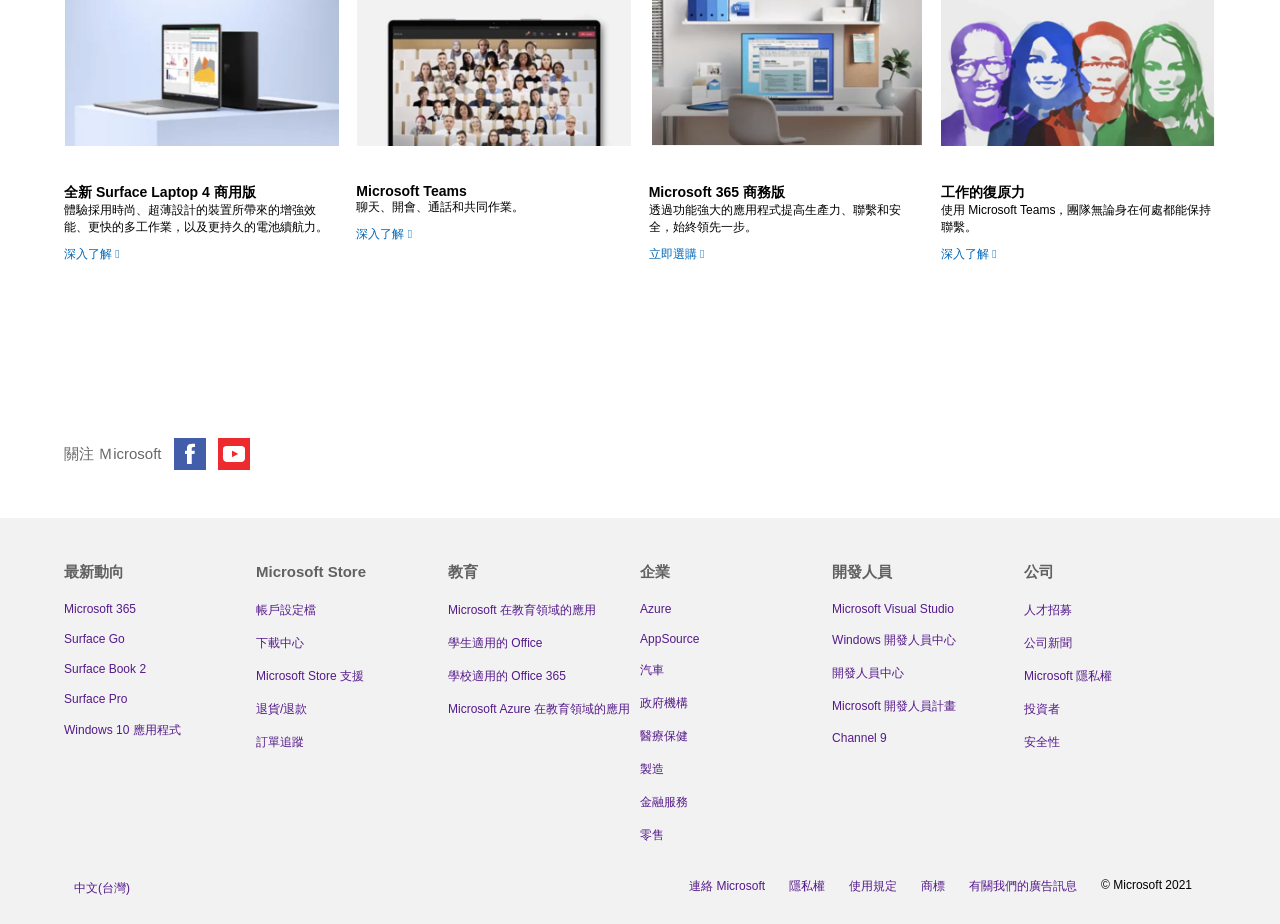
==== commit 7707d43b: "04-21" ====
--- a/microsoft.html
+++ b/microsoft.html
@@ -28,6 +28,7 @@
                     <a href="" class="style surface">Surface</a>
                     <a href="" class="style xbox">Xbox</a>
                     <a href="" class="style support">支援</a>
+                    <a href="" class="style more">更多</a>
 
                 </div>
                 <div class="nav-right">
--- a/css/microsoft.css
+++ b/css/microsoft.css
@@ -1012,44 +1012,170 @@
 }
 
 @media (max-width: 1366px) {
-  .container {
+  nav .container {
     max-width: calc(1366px + 10%);
     padding: 0px 5%;
     height: 100%;
     margin: auto;
   }
-  .nav-right .search {
+  nav .container .nav-frame .nav-right .search {
     display: none;
   }
-  .nav-right .shopping-cart {
+  nav .container .nav-frame .nav-right .shopping-cart {
     display: none;
   }
-  .nav-right .account {
+  nav .container .nav-frame .nav-right .account {
     display: none;
   }
-  .nav-right .search-icon {
-    width: 16px;
-    height: 16px;
-    background-image: url(../img/img_icon/搜尋.jpg);
-    background-size: contain;
-    background-position: center;
+  nav .container .nav-frame .nav-right .search-icon {
+    margin-right: 15px;
+  }
+  nav .container .nav-frame .nav-right .cart-icon {
+    margin-right: 15px;
+  }
+  nav .container .nav-frame .nav-right .login-icon {
     margin-right: 0px;
   }
-  .nav-right .cart-icon {
-    width: 16px;
-    height: 16px;
-    background-image: url(../img/img_icon/購屋車.jpg);
-    background-size: contain;
-    background-position: center;
-    margin-right: 0px;
-  }
-  .nav-right .login-icon {
-    width: 32px;
-    height: 32px;
-    background-image: url(../img/img_icon/帳號.jpg);
-    background-size: contain;
-    background-position: center;
-    margin-right: 0zpx;
+  main .cardA .card .card-text-frame .card-link-frame {
+    margin-top: 10px;
+    display: -webkit-box;
+    display: -ms-flexbox;
+    display: flex;
+    -webkit-box-orient: vertical;
+    -webkit-box-direction: normal;
+        -ms-flex-direction: column;
+            flex-direction: column;
+    -webkit-box-pack: start;
+        -ms-flex-pack: start;
+            justify-content: flex-start;
+    -webkit-box-align: start;
+        -ms-flex-align: start;
+            align-items: flex-start;
+  }
+  main .cardA .card .card-text-frame .card-link-frame a {
+    margin-bottom: 10px;
+  }
+}
+
+@media (max-width: 1440px) {
+  nav .container .nav-frame .nav-right .drop-down-menu {
+    width: 100%;
+    height: 395px;
+    position: absolute;
+    top: 54px;
+    right: 0;
+    -webkit-transition: 0.3s;
+    transition: 0.3s;
+  }
+}
+
+@media (max-width: 1080px) {
+  main .container {
+    max-width: 1080px;
+    padding: 0px;
+    height: 100%;
+    margin: auto;
+  }
+  main .cardA {
+    width: 100%;
+    padding: 0 5%;
+    -ms-flex-wrap: wrap;
+        flex-wrap: wrap;
+  }
+  main .cardA .card {
+    width: 49%;
+    max-width: unset;
+  }
+  main .cardA .card .card-text-frame .card-link-frame {
+    margin-top: 10px;
+    display: -webkit-box;
+    display: -ms-flexbox;
+    display: flex;
+    -webkit-box-orient: unset;
+    -webkit-box-direction: unset;
+        -ms-flex-direction: unset;
+            flex-direction: unset;
+    -webkit-box-pack: start;
+        -ms-flex-pack: start;
+            justify-content: flex-start;
+    -webkit-box-align: start;
+        -ms-flex-align: start;
+            align-items: flex-start;
+  }
+  main .cardA .card .card-text-frame .card-link-frame a {
+    margin-bottom: 10px;
+  }
+  main .bannerA {
+    padding-bottom: 56.83%;
+  }
+  main .bannerA #fake-bannerA {
+    padding-bottom: 56.83%;
+  }
+  main .bannerA #fake-bannerA .container-percent {
+    padding-bottom: 56.83%;
+  }
+  main .bannerB {
+    padding-bottom: 56.83%;
+  }
+  main .bannerB #fake-bannerA .container-percent {
+    padding-bottom: 56.83%;
+  }
+  main .cardB {
+    width: 100%;
+    padding: 0 5%;
+    -ms-flex-wrap: wrap;
+        flex-wrap: wrap;
+    height: unset;
+  }
+  main .cardB .card {
+    width: 49%;
+  }
+  footer .footer-frame {
+    width: 100%;
+    display: -webkit-box;
+    display: -ms-flexbox;
+    display: flex;
+    -ms-flex-wrap: wrap;
+        flex-wrap: wrap;
+    -webkit-box-pack: justify;
+        -ms-flex-pack: justify;
+            justify-content: space-between;
+    -webkit-box-align: start;
+        -ms-flex-align: start;
+            align-items: flex-start;
+  }
+  footer .footer-frame .footer-style {
+    width: 33.33%;
+  }
+  nav .container .nav-frame .nav-right .drop-down-menu .footer-frame {
+    -ms-flex-wrap: wrap;
+        flex-wrap: wrap;
+  }
+  nav .container .nav-frame .nav-right .drop-down-menu .footer-frame .footer-style {
+    width: 20%;
+  }
+  nav .container .nav-frame .nav-right .drop-down-menu {
+    width: 100%;
+    height: unset;
+    position: absolute;
+    top: 54px;
+    right: 0;
+  }
+  main .social-media-link {
+    width: 100%;
+    padding: 0 5%;
+  }
+  main .cardB-title {
+    padding: 0 5%;
+  }
+}
+
+@media (max-width: 860px) {
+  nav .container .nav-frame .nav-left .xbox {
+    display: none;
+  }
+  nav .container .nav-frame .nav-left .support {
+    display: none;
   }
 }
 /*# sourceMappingURL=microsoft.css.map */
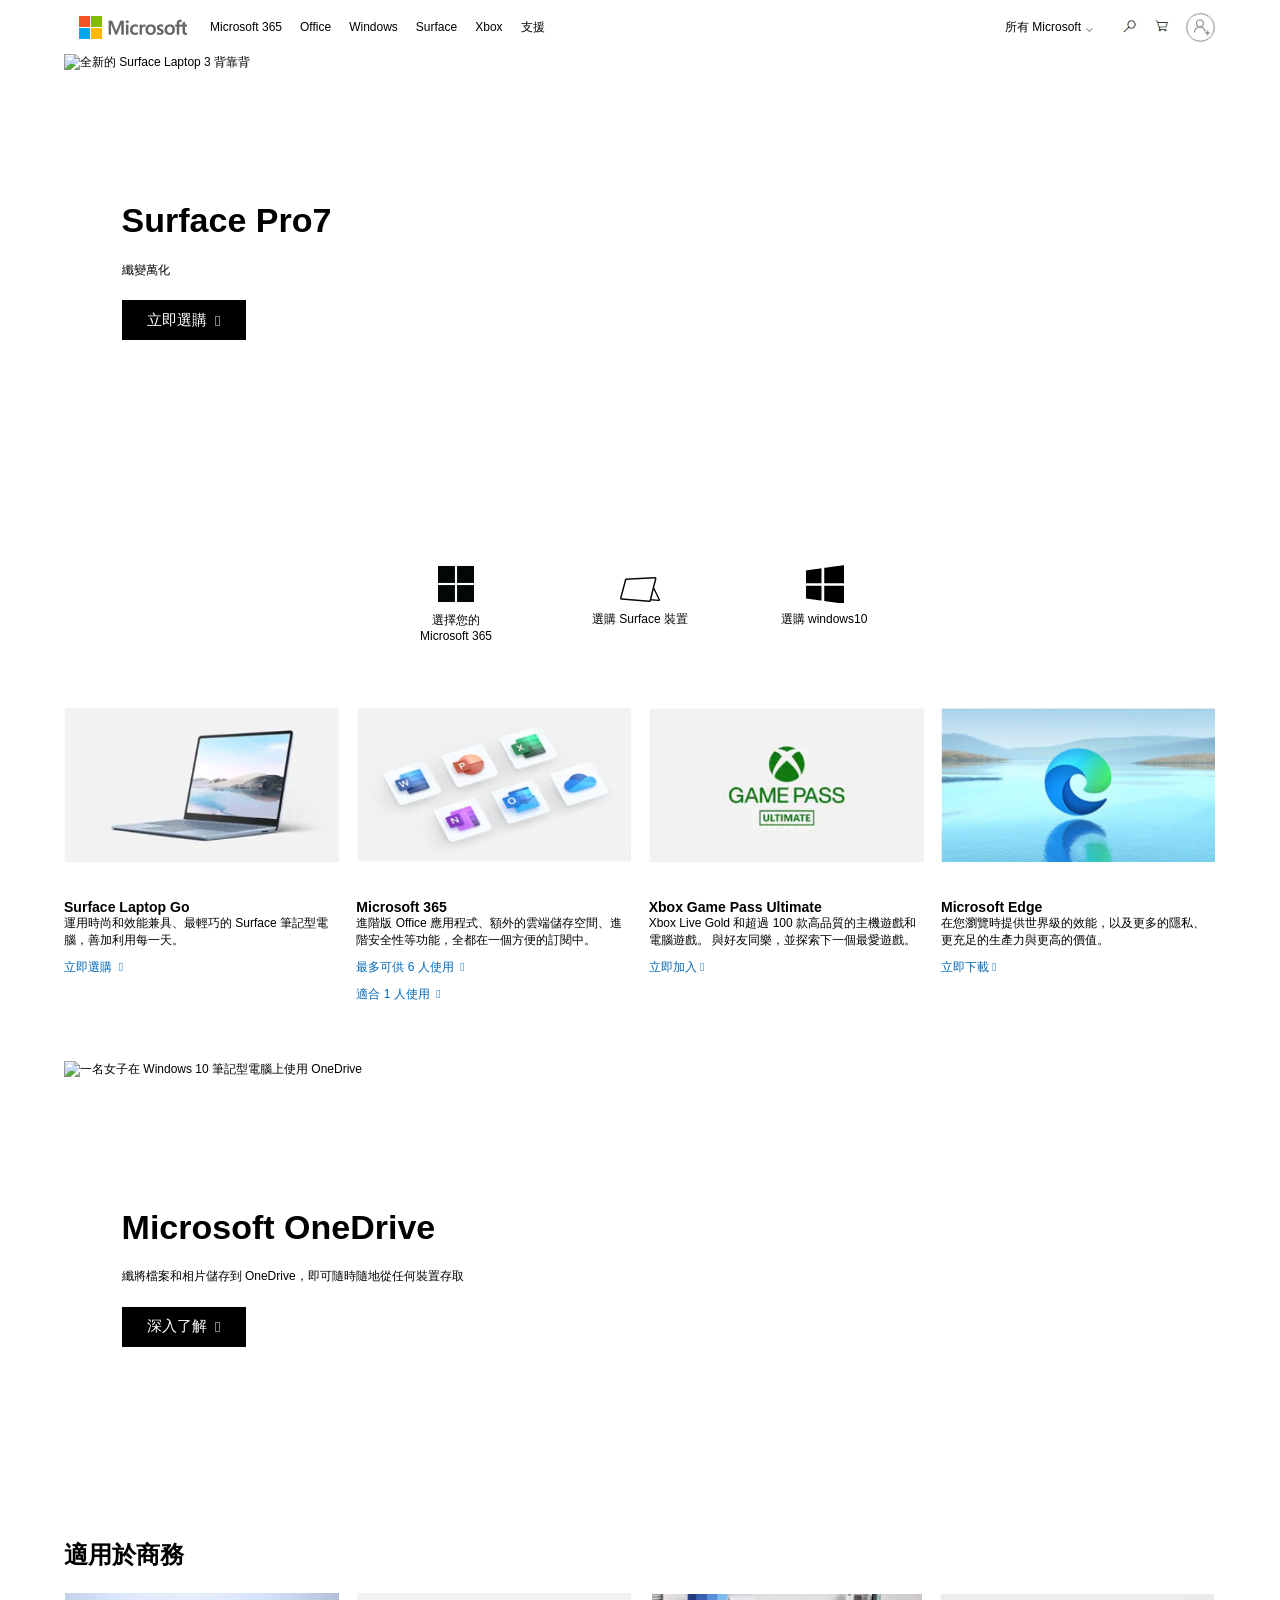
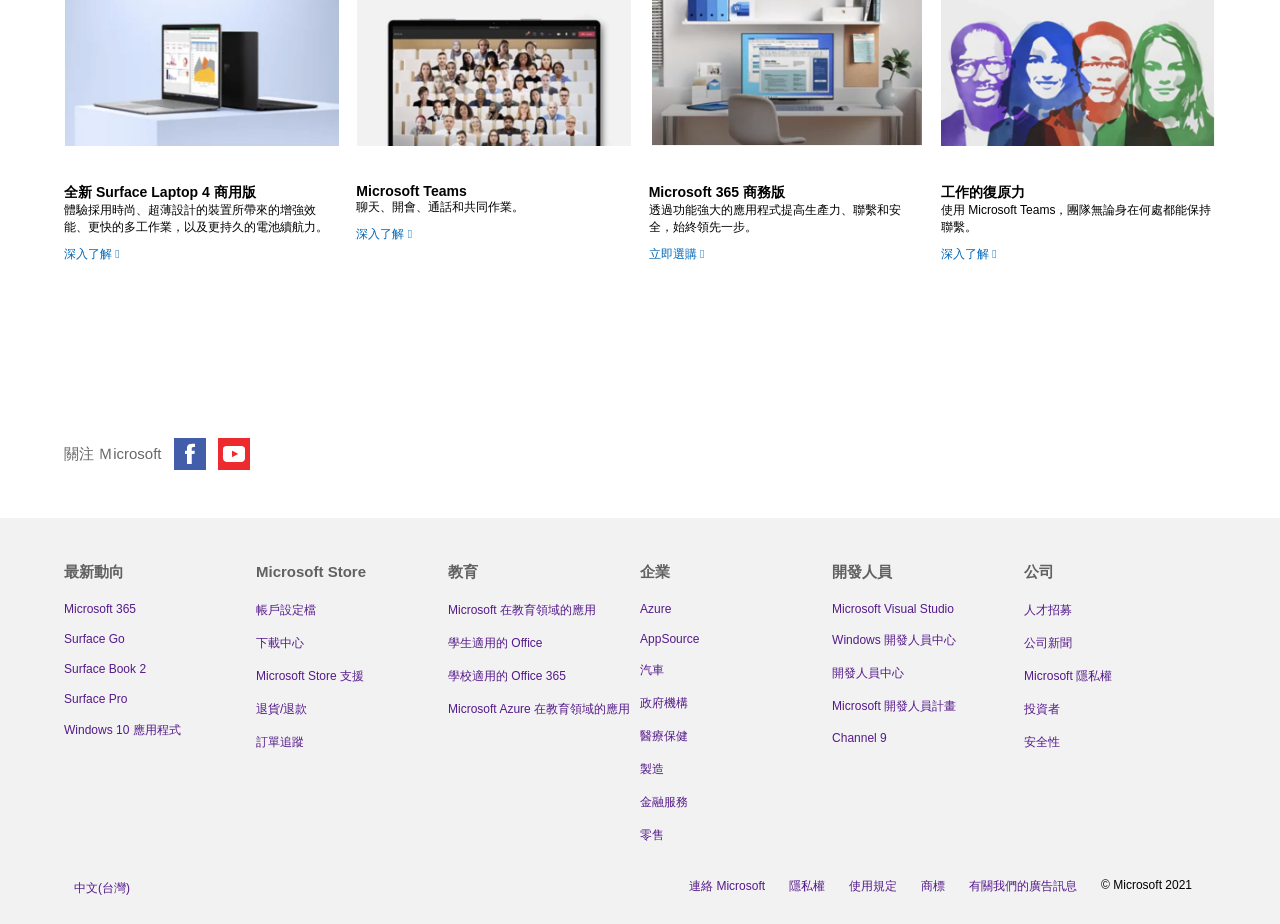
==== commit f54061a0: "0423 漢堡條未完成" ====
--- a/microsoft.html
+++ b/microsoft.html
@@ -21,21 +21,25 @@
         <div class="container">
             <div class="nav-frame">
                 <div class="nav-left">
+                    <div class="burger-frame">
+                        <div class="line"></div>
+                    </div>
                     <a href="" class="logo"></a>
-                    <a href="" class="style microsoft365">Microsoft 365</a>
+                    <a href="" class="style 
+                    microsoft365">Microsoft 365</a>
                     <a href="" class="style office">Office</a>
                     <a href="" class="style windows">Windows</a>
                     <a href="" class="style surface">Surface</a>
                     <a href="" class="style xbox">Xbox</a>
                     <a href="" class="style support">支援</a>
                     <a href="" class="style more">更多</a>
+                    <div class="down-arrow"></div>
 
                 </div>
                 <div class="nav-right">
                     <label for="drop-down-menu" class="all-microsoft-frame">
                         <div  class="all-microsoft">所有 Microsoft</div>
                         <div  class="down-arrow"></div>
-                       
                     </label>
                     <input type="checkbox" id="drop-down-menu">
                     <div class="drop-down-menu">
@@ -181,19 +185,20 @@
 
             <div class="shopping-link-frame">
                 <div class="choose365">
-                    <div class="img365"></div>
+                    <div class="img365 img-500"></div>
                     <div class="text365">
-                        <span>選擇您的<br>Microsoft 365</span>
+                        <span>選擇您的</span>
+                        <span>Microsoft 365</span>
                     </div>
                 </div>
                 <div class="choose-surface">
-                    <div class="img-surface"></div>
+                    <div class="img-surface img-500"></div>
                     <div class="text-surface">
                         <span>選購 Surface 裝置</span>
                     </div>
                 </div>
                 <div class="choose-windows10">
-                    <div class="img-windows10"></div>
+                    <div class="img-windows10 img-500"></div>
                     <div class="text-windows10">
                         <span>選購 windows10</span>
                     </div>
--- a/css/microsoft.css
+++ b/css/microsoft.css
@@ -104,6 +104,23 @@
   background-position: center;
   background-repeat: no-repeat;
   padding: 16px 0px 16px 0px;
+}
+
+nav .container .nav-frame .nav-left .down-arrow {
+  width: 16px;
+  height: 16px;
+  background-image: url(../img/img_icon/下箭頭.jpg);
+  background-size: contain;
+  background-position: center;
+  margin-top: 5px;
+  margin-right: 25px;
+  text-decoration: none;
+  display: none;
+}
+
+nav .container .nav-frame .nav-left .more {
+  display: none;
+  margin: 0px 0px 0px 9px;
 }
 
 nav .container .nav-frame .nav-right {
@@ -482,6 +499,19 @@
 
 main .shopping-link-frame .choose365 .text365 {
   text-align: center;
+  display: -webkit-box;
+  display: -ms-flexbox;
+  display: flex;
+  -webkit-box-orient: vertical;
+  -webkit-box-direction: normal;
+      -ms-flex-direction: column;
+          flex-direction: column;
+  -webkit-box-pack: center;
+      -ms-flex-pack: center;
+          justify-content: center;
+  -webkit-box-align: center;
+      -ms-flex-align: center;
+          align-items: center;
 }
 
 main .shopping-link-frame .choose365:hover .text365 {
@@ -1081,10 +1111,12 @@
     padding: 0 5%;
     -ms-flex-wrap: wrap;
         flex-wrap: wrap;
+    margin-top: 0px;
   }
   main .cardA .card {
     width: 49%;
     max-width: unset;
+    margin-top: 48px;
   }
   main .cardA .card .card-text-frame .card-link-frame {
     margin-top: 10px;
@@ -1108,6 +1140,9 @@
   main .bannerA {
     padding-bottom: 56.83%;
   }
+  main .bannerB #fake-bannerA {
+    padding-bottom: 56.83%;
+  }
   main .bannerA #fake-bannerA {
     padding-bottom: 56.83%;
   }
@@ -1177,5 +1212,300 @@
   nav .container .nav-frame .nav-left .support {
     display: none;
   }
+  nav .container .nav-frame .nav-left .more {
+    display: block;
+  }
+  nav .container .nav-frame .nav-left .down-arrow {
+    display: block;
+  }
+}
+
+@media (max-width: 785px) {
+  nav .container .nav-frame .nav-right .all-microsoft-frame {
+    display: none;
+  }
+  nav .container .nav-frame .nav-left .style {
+    display: none;
+  }
+  nav .container .nav-frame .nav-left .burger-frame {
+    width: 48px;
+    height: 48px;
+    display: -webkit-box;
+    display: -ms-flexbox;
+    display: flex;
+    -webkit-box-pack: center;
+        -ms-flex-pack: center;
+            justify-content: center;
+    -webkit-box-align: center;
+        -ms-flex-align: center;
+            align-items: center;
+    padding: 9px 3px 10px;
+  }
+  nav .container .nav-frame .nav-left .burger-frame .line {
+    width: 20px;
+    height: 1px;
+    background-color: black;
+    position: relative;
+  }
+  nav .container .nav-frame .nav-left .burger-frame .line::before {
+    content: '';
+    width: 20px;
+    height: 1px;
+    background-color: black;
+    position: absolute;
+    left: 0;
+    top: -5px;
+  }
+  nav .container .nav-frame .nav-left .burger-frame .line::after {
+    content: '';
+    width: 20px;
+    height: 1px;
+    background-color: black;
+    position: absolute;
+    left: 0;
+    bottom: -5px;
+  }
+  nav .container .nav-frame .nav-left .down-arrow {
+    display: none;
+  }
+  nav .container .nav-frame {
+    position: relative;
+  }
+  nav .container .nav-frame .nav-left .logo {
+    position: absolute;
+    top: 50%;
+    left: 50%;
+    -webkit-transform: translate(-50%, -50%);
+            transform: translate(-50%, -50%);
+  }
+  nav .container .nav-frame .nav-right {
+    width: 100%;
+    height: 100%;
+    display: -webkit-box;
+    display: -ms-flexbox;
+    display: flex;
+    -webkit-box-align: center;
+        -ms-flex-align: center;
+            align-items: center;
+    -webkit-box-pack: justify;
+        -ms-flex-pack: justify;
+            justify-content: space-between;
+  }
+  nav .container .nav-frame .nav-right .cart-icon {
+    margin-right: 15px;
+    margin-left: auto;
+  }
+  nav .container {
+    max-width: 768px;
+    padding: 0px;
+    height: 100%;
+    margin: unset;
+  }
+  footer .footer-base {
+    -webkit-box-orient: vertical;
+    -webkit-box-direction: normal;
+        -ms-flex-direction: column;
+            flex-direction: column;
+    -webkit-box-align: start;
+        -ms-flex-align: start;
+            align-items: flex-start;
+  }
+  footer .footer-base ul {
+    -webkit-box-pack: start;
+        -ms-flex-pack: start;
+            justify-content: flex-start;
+    padding: 0px;
+    -ms-flex-wrap: wrap;
+        flex-wrap: wrap;
+  }
+  footer .footer-base ul li {
+    margin: 6px 4px 0px 6px;
+  }
+}
+
+@media (max-width: 500px) {
+  picture {
+    background-color: #e6e6e6;
+  }
+  main .bannerA #fake-bannerA .container-percent {
+    width: 100%;
+    height: 320px;
+    padding: 0px 5%;
+    padding-bottom: 0;
+    margin: auto;
+    position: absolute;
+    top: 100%;
+    left: 0px;
+    background-color: #e6e6e6;
+  }
+  main .bannerA #fake-bannerA .container-percent .text-group {
+    height: 140px;
+    position: absolute;
+    top: 50%;
+    left: 50%;
+    -webkit-transform: translate(-50%, -50%);
+            transform: translate(-50%, -50%);
+    display: -webkit-box;
+    display: -ms-flexbox;
+    display: flex;
+    -webkit-box-orient: vertical;
+    -webkit-box-direction: normal;
+        -ms-flex-direction: column;
+            flex-direction: column;
+    -webkit-box-pack: center;
+        -ms-flex-pack: center;
+            justify-content: center;
+    -webkit-box-align: center;
+        -ms-flex-align: center;
+            align-items: center;
+  }
+  main .bannerA #fake-bannerA .container-percent .text-group .text-title {
+    margin: 2px 0px 4px;
+  }
+  main .bannerA #fake-bannerA .container-percent .text-group .shopping-frame {
+    margin: 14px 2px 0px;
+  }
+  main .shopping-link-frame {
+    height: 146px;
+    display: -webkit-box;
+    display: -ms-flexbox;
+    display: flex;
+    -webkit-box-orient: vertical;
+    -webkit-box-direction: normal;
+        -ms-flex-direction: column;
+            flex-direction: column;
+    -webkit-box-pack: center;
+        -ms-flex-pack: center;
+            justify-content: center;
+    -webkit-box-align: start;
+        -ms-flex-align: start;
+            align-items: flex-start;
+    margin-top: 365px;
+    padding: 0 33px;
+  }
+  main .shopping-link-frame .choose365 {
+    display: -webkit-box;
+    display: -ms-flexbox;
+    display: flex;
+    -webkit-box-orient: horizontal;
+    -webkit-box-direction: normal;
+        -ms-flex-direction: row;
+            flex-direction: row;
+    -webkit-box-pack: start;
+        -ms-flex-pack: start;
+            justify-content: flex-start;
+    -webkit-box-align: center;
+        -ms-flex-align: center;
+            align-items: center;
+    padding-top: 15px;
+  }
+  main .shopping-link-frame .choose-surface {
+    display: -webkit-box;
+    display: -ms-flexbox;
+    display: flex;
+    -webkit-box-orient: horizontal;
+    -webkit-box-direction: normal;
+        -ms-flex-direction: row;
+            flex-direction: row;
+    -webkit-box-pack: start;
+        -ms-flex-pack: start;
+            justify-content: flex-start;
+  }
+  main .shopping-link-frame .choose-windows10 {
+    -webkit-box-orient: horizontal;
+    -webkit-box-direction: normal;
+        -ms-flex-direction: row;
+            flex-direction: row;
+    -webkit-box-pack: start;
+        -ms-flex-pack: start;
+            justify-content: flex-start;
+  }
+  main .shopping-link-frame .choose365 .img-500 {
+    width: 20px;
+    height: 20px;
+    background-position: center;
+    background-size: contain;
+    margin-bottom: 0px;
+    margin-right: 8px;
+  }
+  main .shopping-link-frame .choose-surface .img-500 {
+    width: 20px;
+    height: 20px;
+    background-position: center;
+    background-size: contain;
+    margin-bottom: 0px;
+    margin-right: 8px;
+  }
+  main .shopping-link-frame .choose-windows10 .img-500 {
+    width: 20px;
+    height: 20px;
+    background-position: center;
+    background-size: contain;
+    margin-bottom: 0px;
+    margin-right: 8px;
+  }
+  main .shopping-link-frame .choose365 .text365 {
+    -webkit-box-orient: horizontal;
+    -webkit-box-direction: normal;
+        -ms-flex-direction: row;
+            flex-direction: row;
+  }
+  main .cardA .card .card-text-frame .card-link-frame {
+    -webkit-box-orient: vertical;
+    -webkit-box-direction: normal;
+        -ms-flex-direction: column;
+            flex-direction: column;
+  }
+  main .cardB-title {
+    margin-top: 368px;
+  }
+  main .bannerB #fake-bannerA .container-percent {
+    width: 100%;
+    height: 320px;
+    padding: 0px 5%;
+    padding-bottom: 0;
+    margin: auto;
+    position: absolute;
+    top: 100%;
+    left: 0px;
+    background-color: #e6e6e6;
+  }
+  main .bannerB #fake-bannerA .container-percent .text-group {
+    height: 140px;
+    position: absolute;
+    top: 50%;
+    left: 50%;
+    -webkit-transform: translate(-50%, -50%);
+            transform: translate(-50%, -50%);
+    display: -webkit-box;
+    display: -ms-flexbox;
+    display: flex;
+    -webkit-box-orient: vertical;
+    -webkit-box-direction: normal;
+        -ms-flex-direction: column;
+            flex-direction: column;
+    -webkit-box-pack: center;
+        -ms-flex-pack: center;
+            justify-content: center;
+    -webkit-box-align: center;
+        -ms-flex-align: center;
+            align-items: center;
+  }
+  main .bannerB #fake-bannerA .container-percent .text-group .text-title {
+    margin: 2px 0px 4px;
+    font-size: 20px;
+  }
+  main .bannerB #fake-bannerA .container-percent .text-group .shopping-frame {
+    margin: 14px 2px 0px;
+  }
+  main .cardA .card {
+    width: 100%;
+  }
+  main .cardB .card {
+    width: 100%;
+  }
+  footer .footer-frame .footer-style {
+    width: 100%;
+  }
 }
 /*# sourceMappingURL=microsoft.css.map */
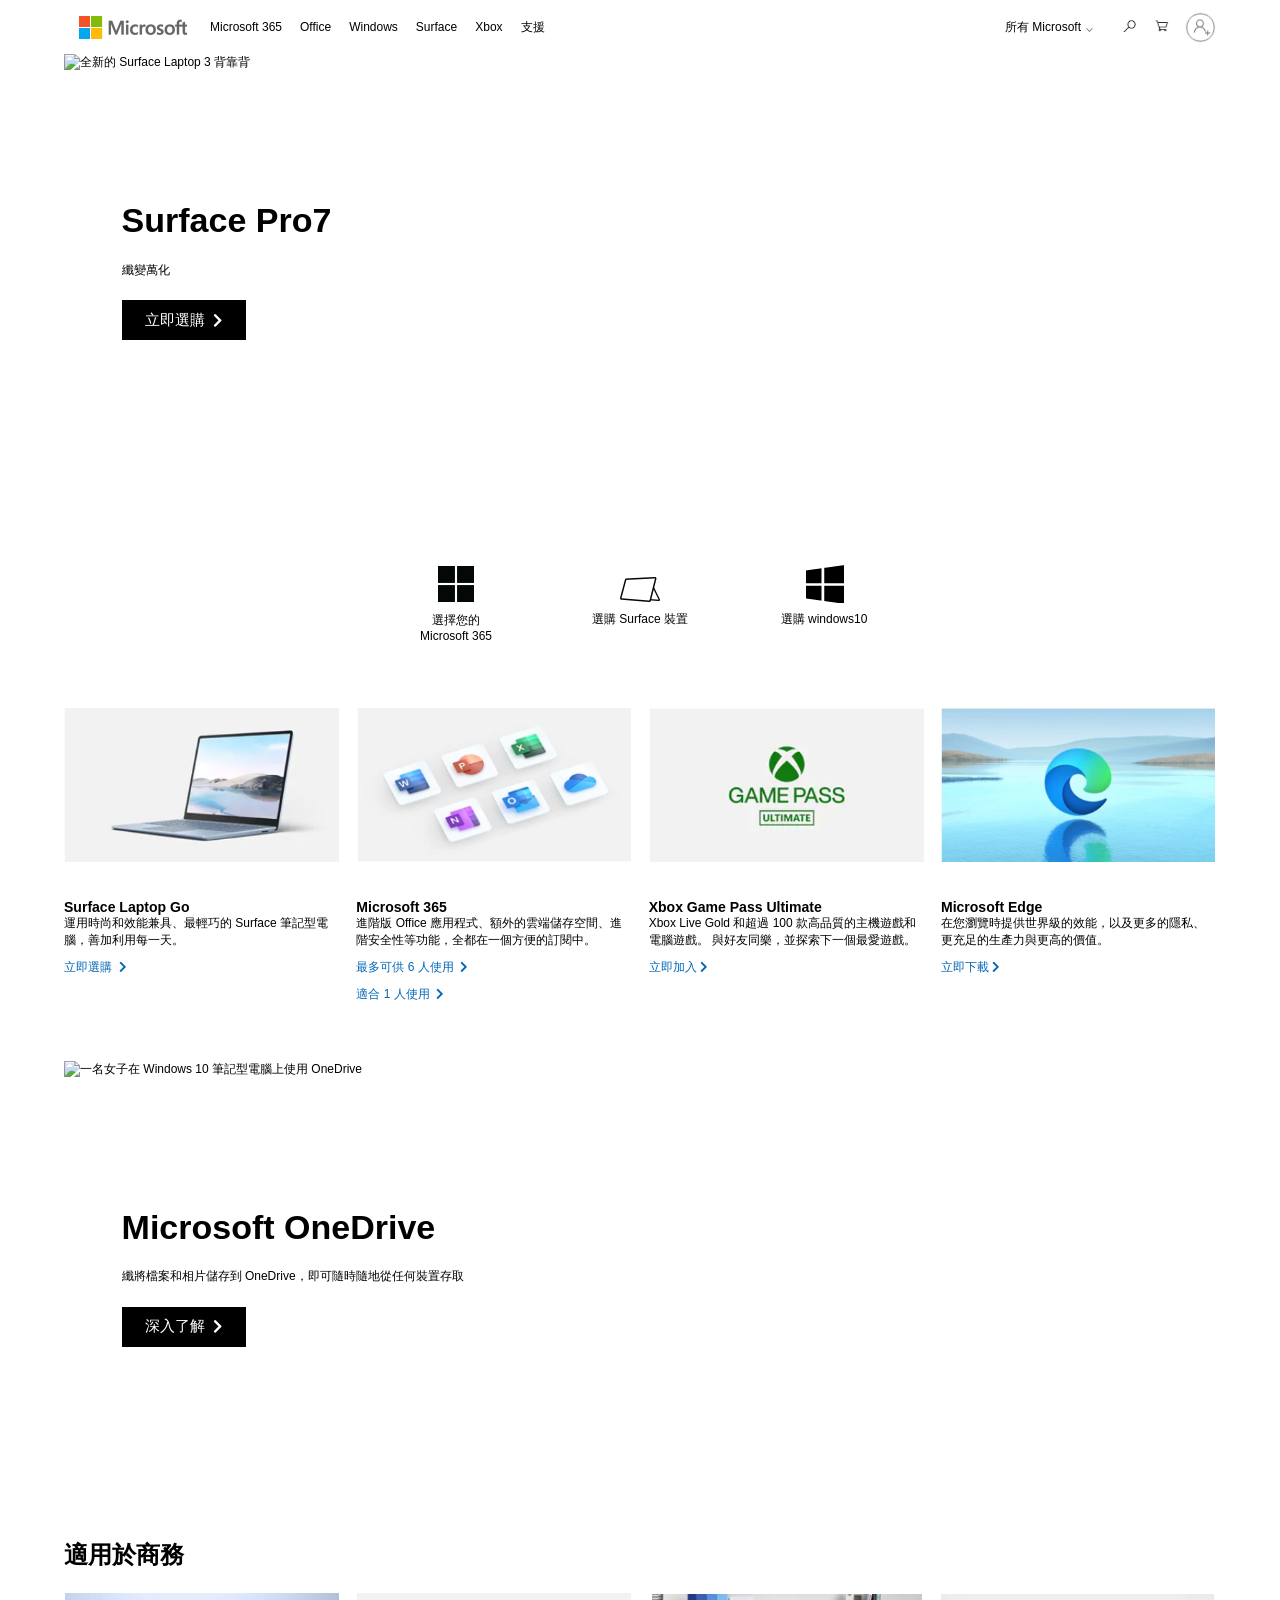
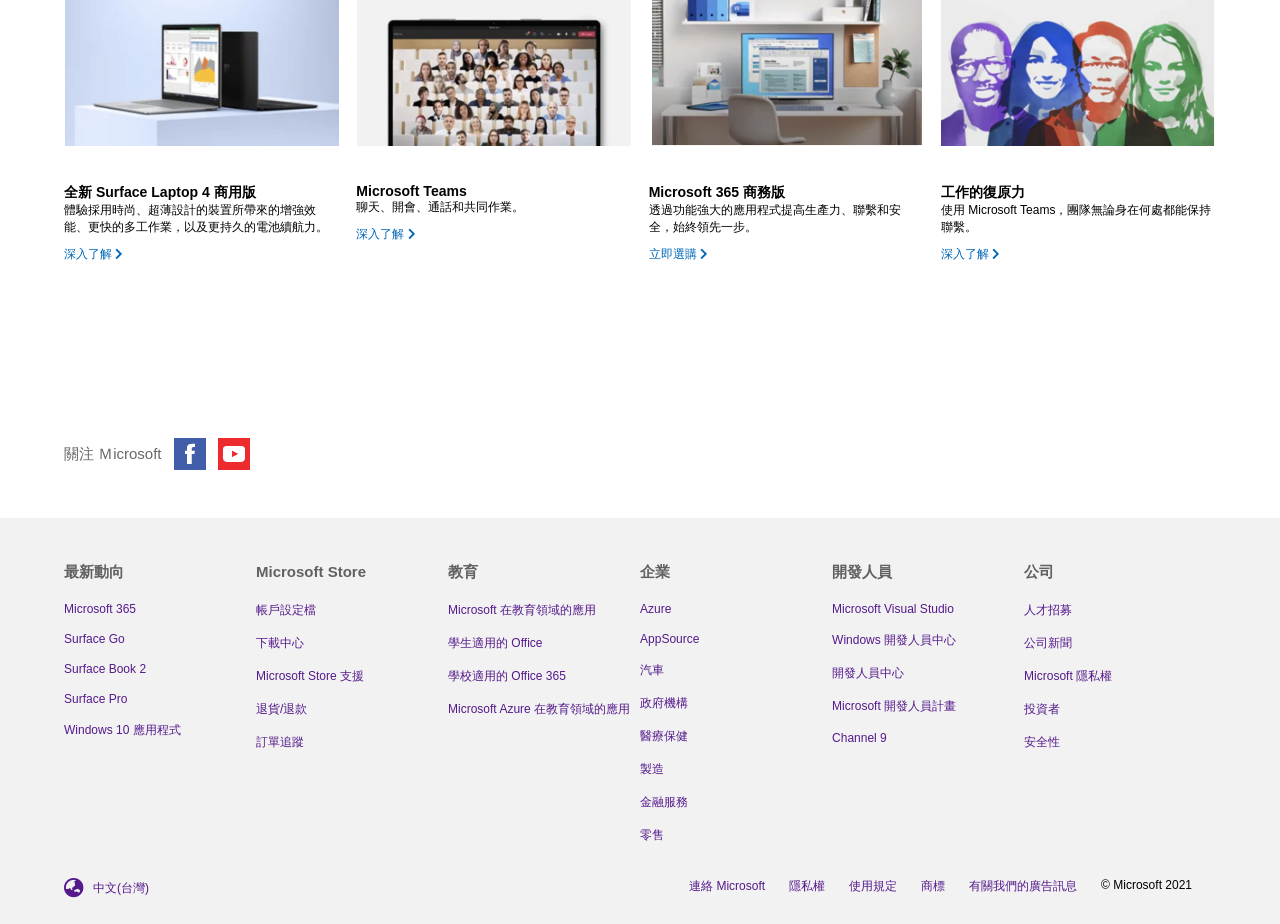
==== commit 4ed1094d: "微軟完成" ====
--- a/microsoft.html
+++ b/microsoft.html
@@ -5,6 +5,7 @@
     <meta charset="UTF-8">
     <meta http-equiv="X-UA-Compatible" content="IE=edge">
     <meta name="viewport" content="width=device-width, initial-scale=1.0">
+    <link rel="stylesheet" href="https://cdnjs.cloudflare.com/ajax/libs/font-awesome/5.15.3/css/all.min.css">
     <link href="//netdna.bootstrapcdn.com/font-awesome/4.1.0/css/font-awesome.min.css" rel="stylesheet">
     <link rel="apple-touch-icon" sizes="180x180" href="./favicon_io/apple-touch-icon.png">
     <link rel="icon" type="image/png" sizes="32x32" href="./favicon_io/favicon-32x32.png">
@@ -21,9 +22,29 @@
         <div class="container">
             <div class="nav-frame">
                 <div class="nav-left">
-                    <div class="burger-frame">
+                    <input type="checkbox" id="check-burger">
+                    <label for="check-burger" class="burger-frame">
                         <div class="line"></div>
-                    </div>
+                        <i class="fas fa-times close"></i>
+                    </label>
+                    <div class="burger-menu">
+                        <ul>
+                            <li><a href="">Microsoft 365</a></li>
+                            <li><a href="">Office</a></li>
+                            <li><a href="">Windows</a></li>
+                            <li><a href="">Surface</a></li>
+                            <li><a href="">Xbox</a></li>
+                            <li><a href="">支援</a></li>
+                            <li><a href="">軟體</a><i class="fas fa-chevron-down"></i></li>
+                            <li><a href="">個人電腦和設備</a><i class="fas fa-chevron-down"></i></li>
+                            <li><a href="">娛樂</a><i class="fas fa-chevron-down"></i></li>
+                            <li><a href="">商務適用</a><i class="fas fa-chevron-down"></i></li>
+                            <li><a href="">Developer & IT</a><i class="fas fa-chevron-down"></i></li>
+                            <li><a href="">其他</a><i class="fas fa-chevron-down"></i></li>
+                            <li><a href="">檢視網站地圖</a></li>
+                        </ul>
+                    </div>
+                    
                     <a href="" class="logo"></a>
                     <a href="" class="style 
                     microsoft365">Microsoft 365</a>
--- a/css/microsoft.css
+++ b/css/microsoft.css
@@ -94,6 +94,14 @@
 
 nav .container .nav-frame .nav-left .style {
   margin: 0 9px;
+}
+
+nav .container .nav-frame .nav-left .burger-menu {
+  display: none;
+}
+
+nav .container .nav-frame .nav-left .burger-frame .close {
+  display: none;
 }
 
 nav .container .nav-frame .nav-left .logo {
@@ -1227,6 +1235,43 @@
   nav .container .nav-frame .nav-left .style {
     display: none;
   }
+  nav .container .nav-frame {
+    position: relative;
+  }
+  nav .container .nav-frame .nav-left #check-burger:checked ~ .burger-menu {
+    display: block;
+    width: 100%;
+    position: absolute;
+    top: 54px;
+    left: 0px;
+    z-index: 1;
+  }
+  nav .container .nav-frame .nav-left #check-burger:checked ~ .burger-menu ul {
+    padding: 0px;
+    margin: 0px;
+    background-color: #f2f2f2;
+  }
+  nav .container .nav-frame .nav-left #check-burger:checked ~ .burger-menu ul li {
+    display: -webkit-box;
+    display: -ms-flexbox;
+    display: flex;
+    -webkit-box-pack: justify;
+        -ms-flex-pack: justify;
+            justify-content: space-between;
+    -ms-flex-line-pack: center;
+        align-content: center;
+    height: 49px;
+    padding: 14px 24px 15px 15px;
+    font-size: 15px;
+    border-bottom: 1px #e6e6e6 solid;
+  }
+  nav .container .nav-frame .nav-left #check-burger:checked ~ .burger-frame .line {
+    display: none;
+  }
+  nav .container .nav-frame .nav-left #check-burger:checked ~ .burger-frame .close {
+    display: block;
+    font-size: 15px;
+  }
   nav .container .nav-frame .nav-left .burger-frame {
     width: 48px;
     height: 48px;
@@ -1324,7 +1369,7 @@
 }
 
 @media (max-width: 500px) {
-  picture {
+  main .bannerA picture {
     background-color: #e6e6e6;
   }
   main .bannerA #fake-bannerA .container-percent {
@@ -1337,6 +1382,9 @@
     top: 100%;
     left: 0px;
     background-color: #e6e6e6;
+  }
+  main .bannerA #fake-bannerA .container-percent:hover ~ .right-img {
+    display: none;
   }
   main .bannerA #fake-bannerA .container-percent .text-group {
     height: 140px;
